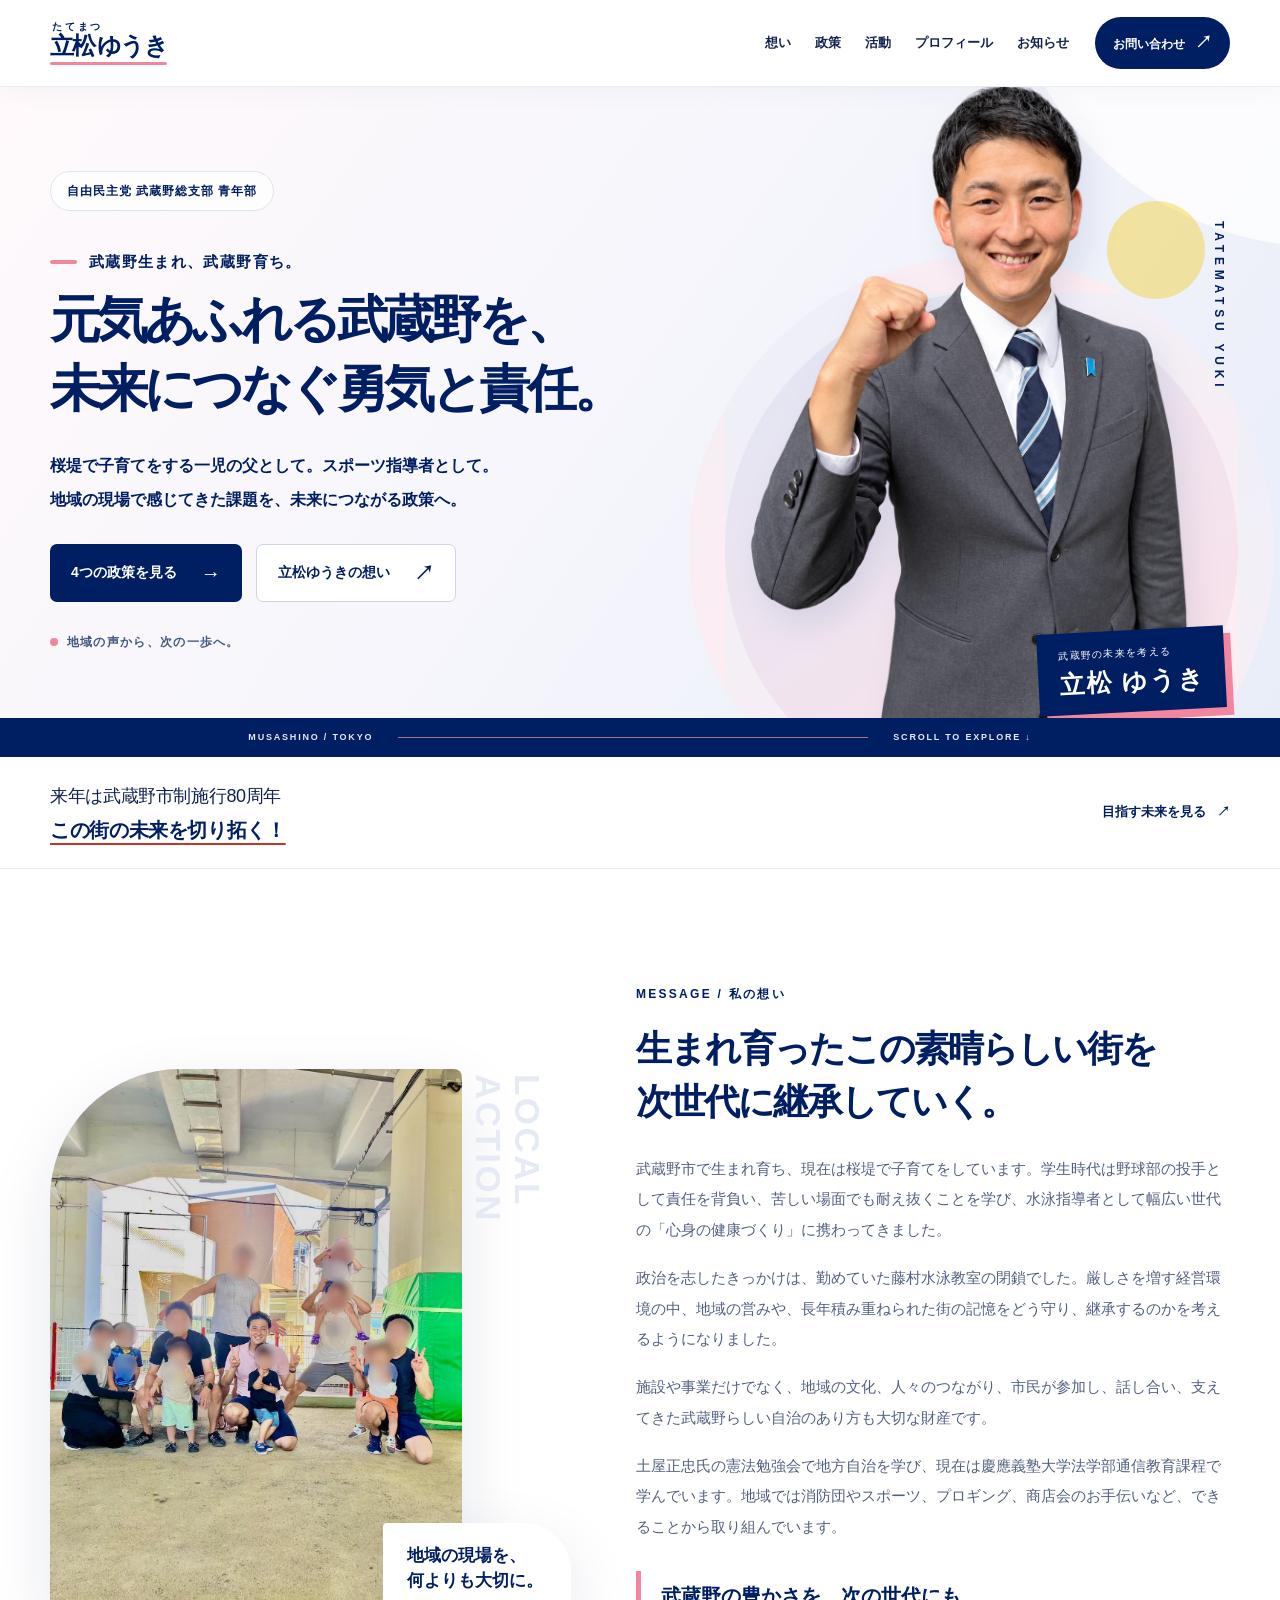
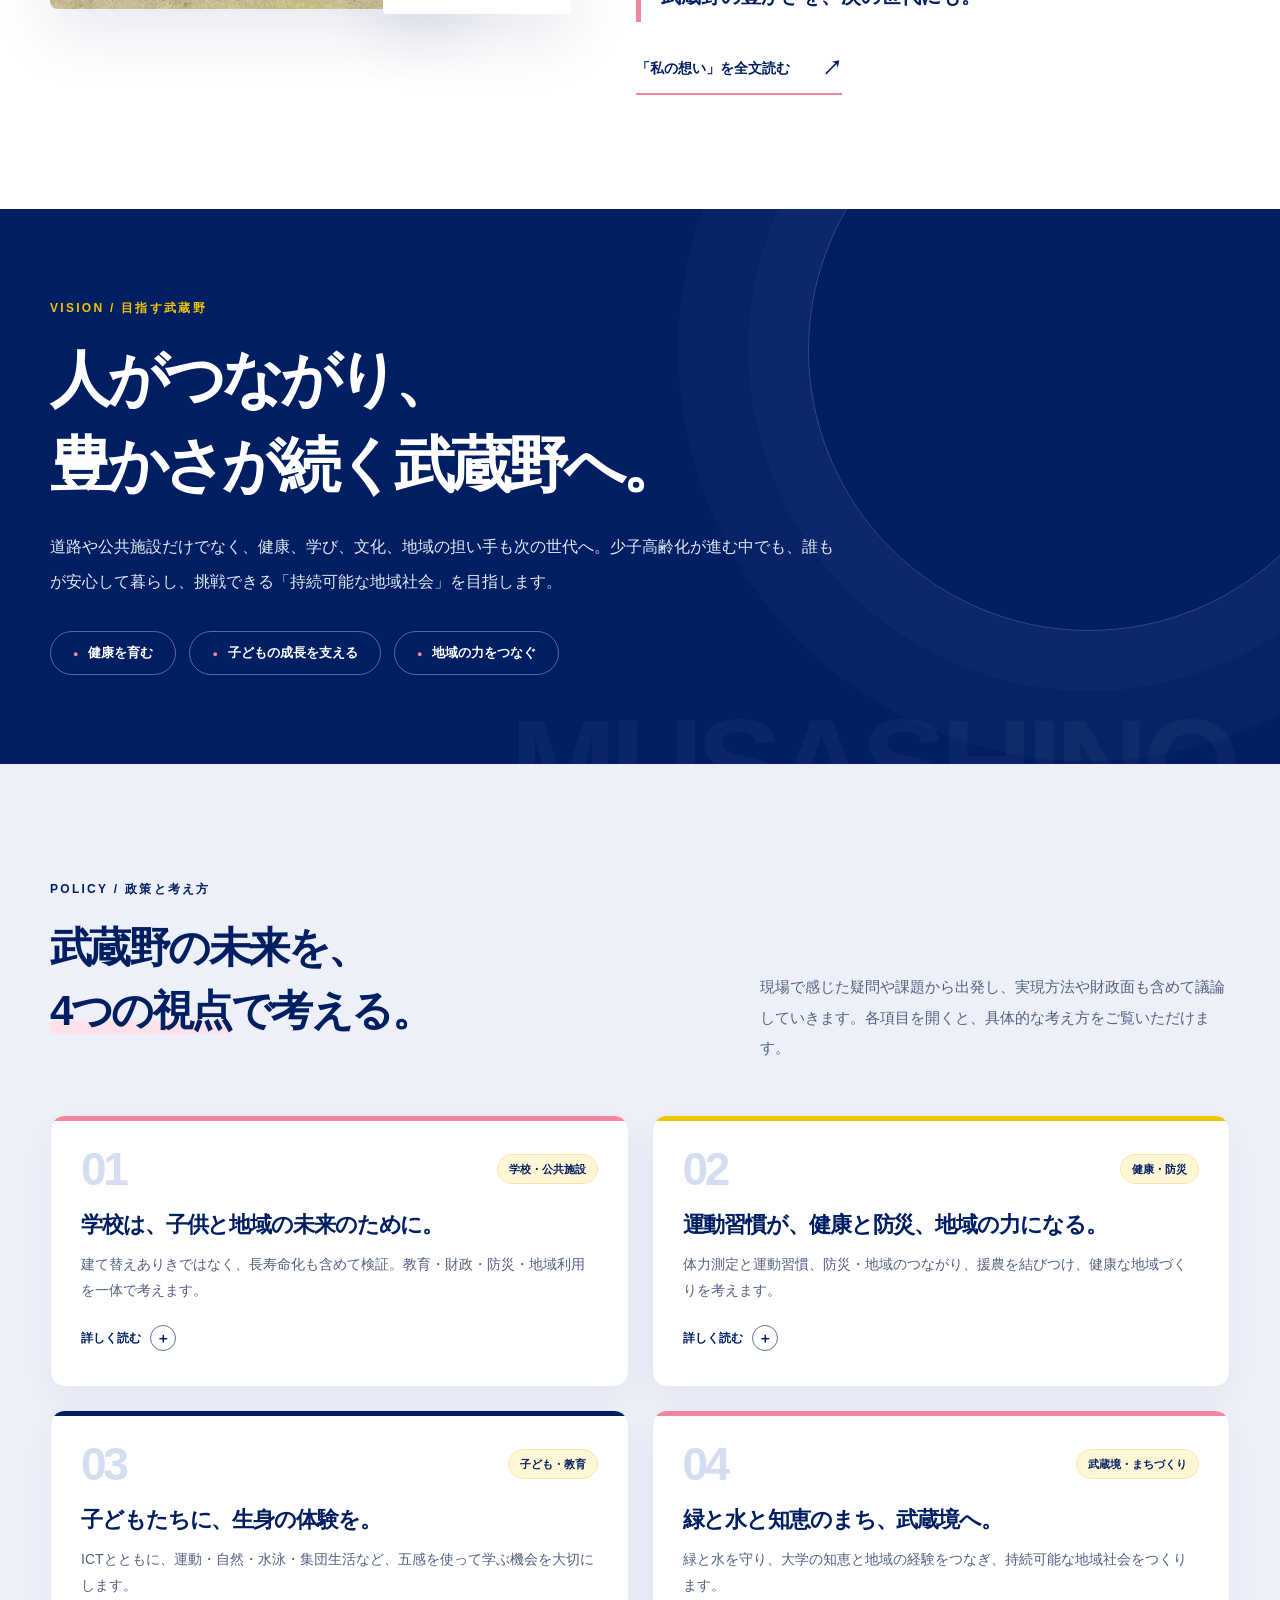
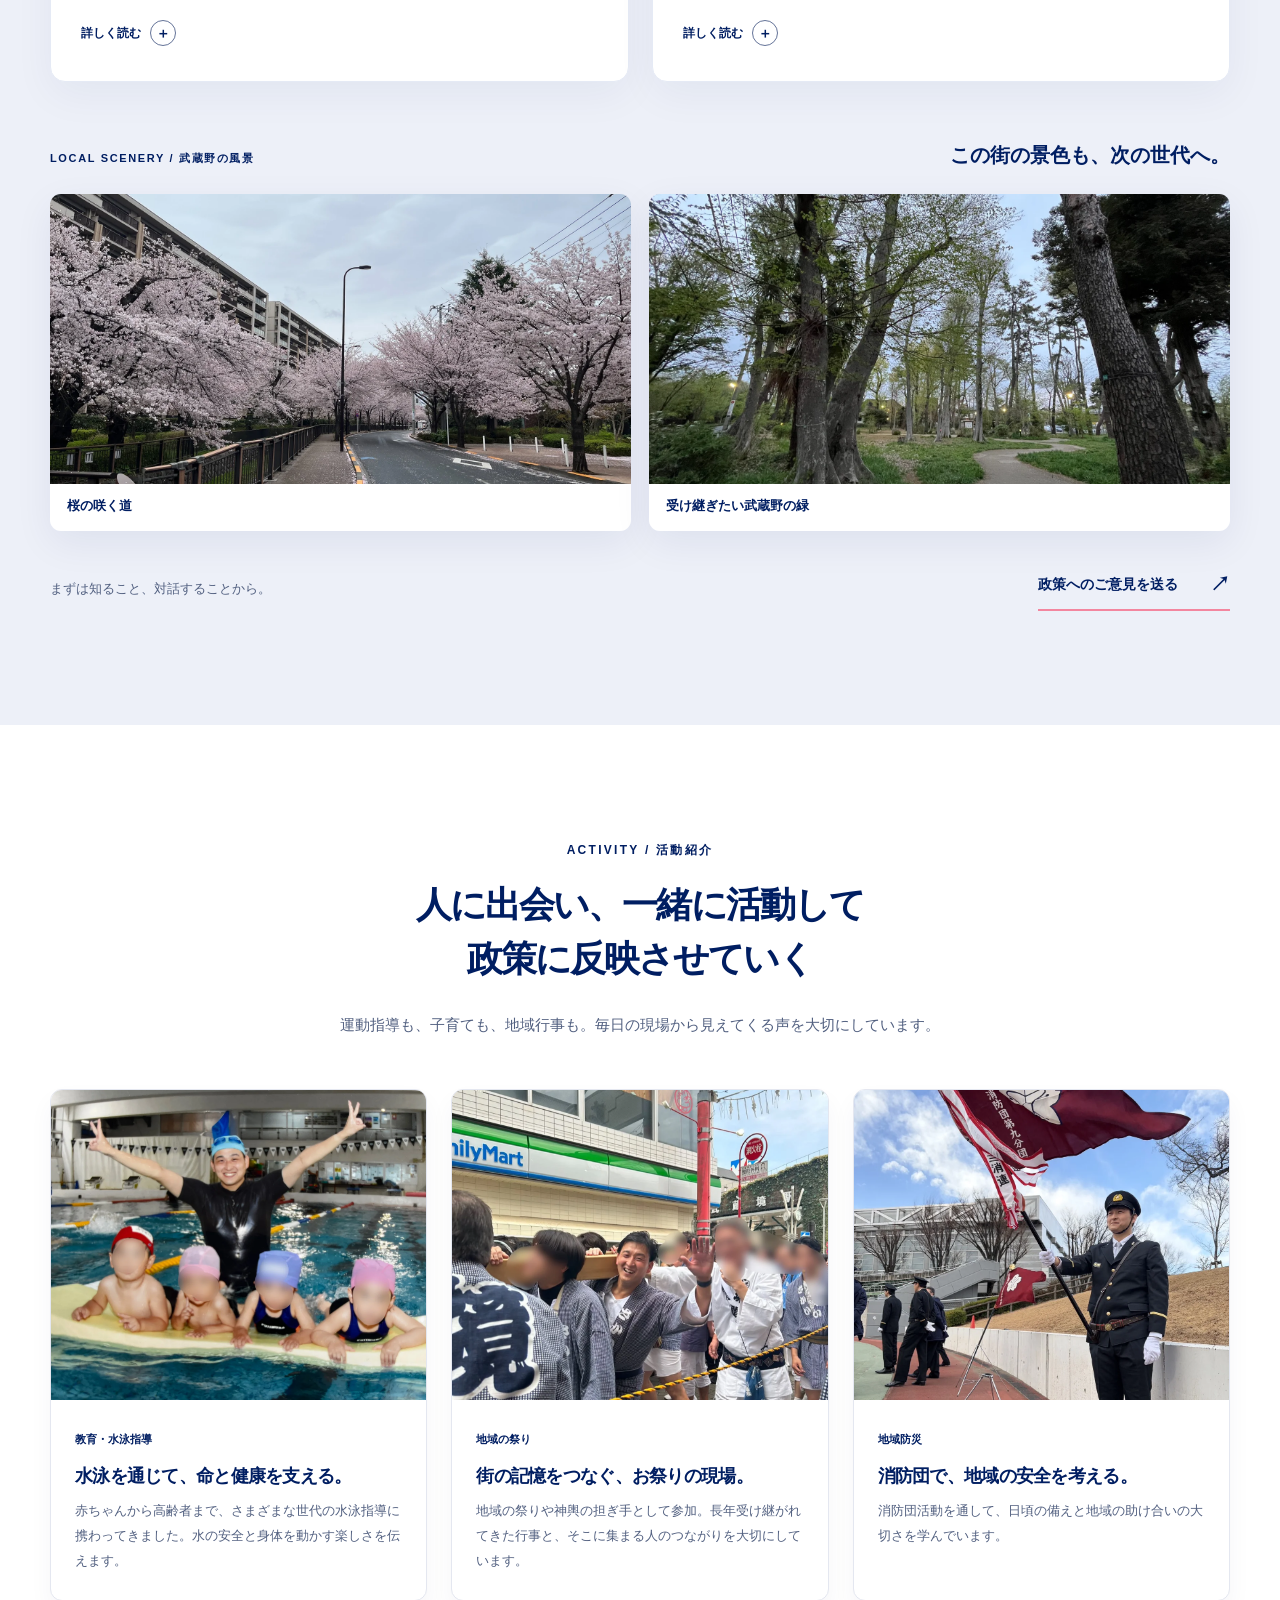
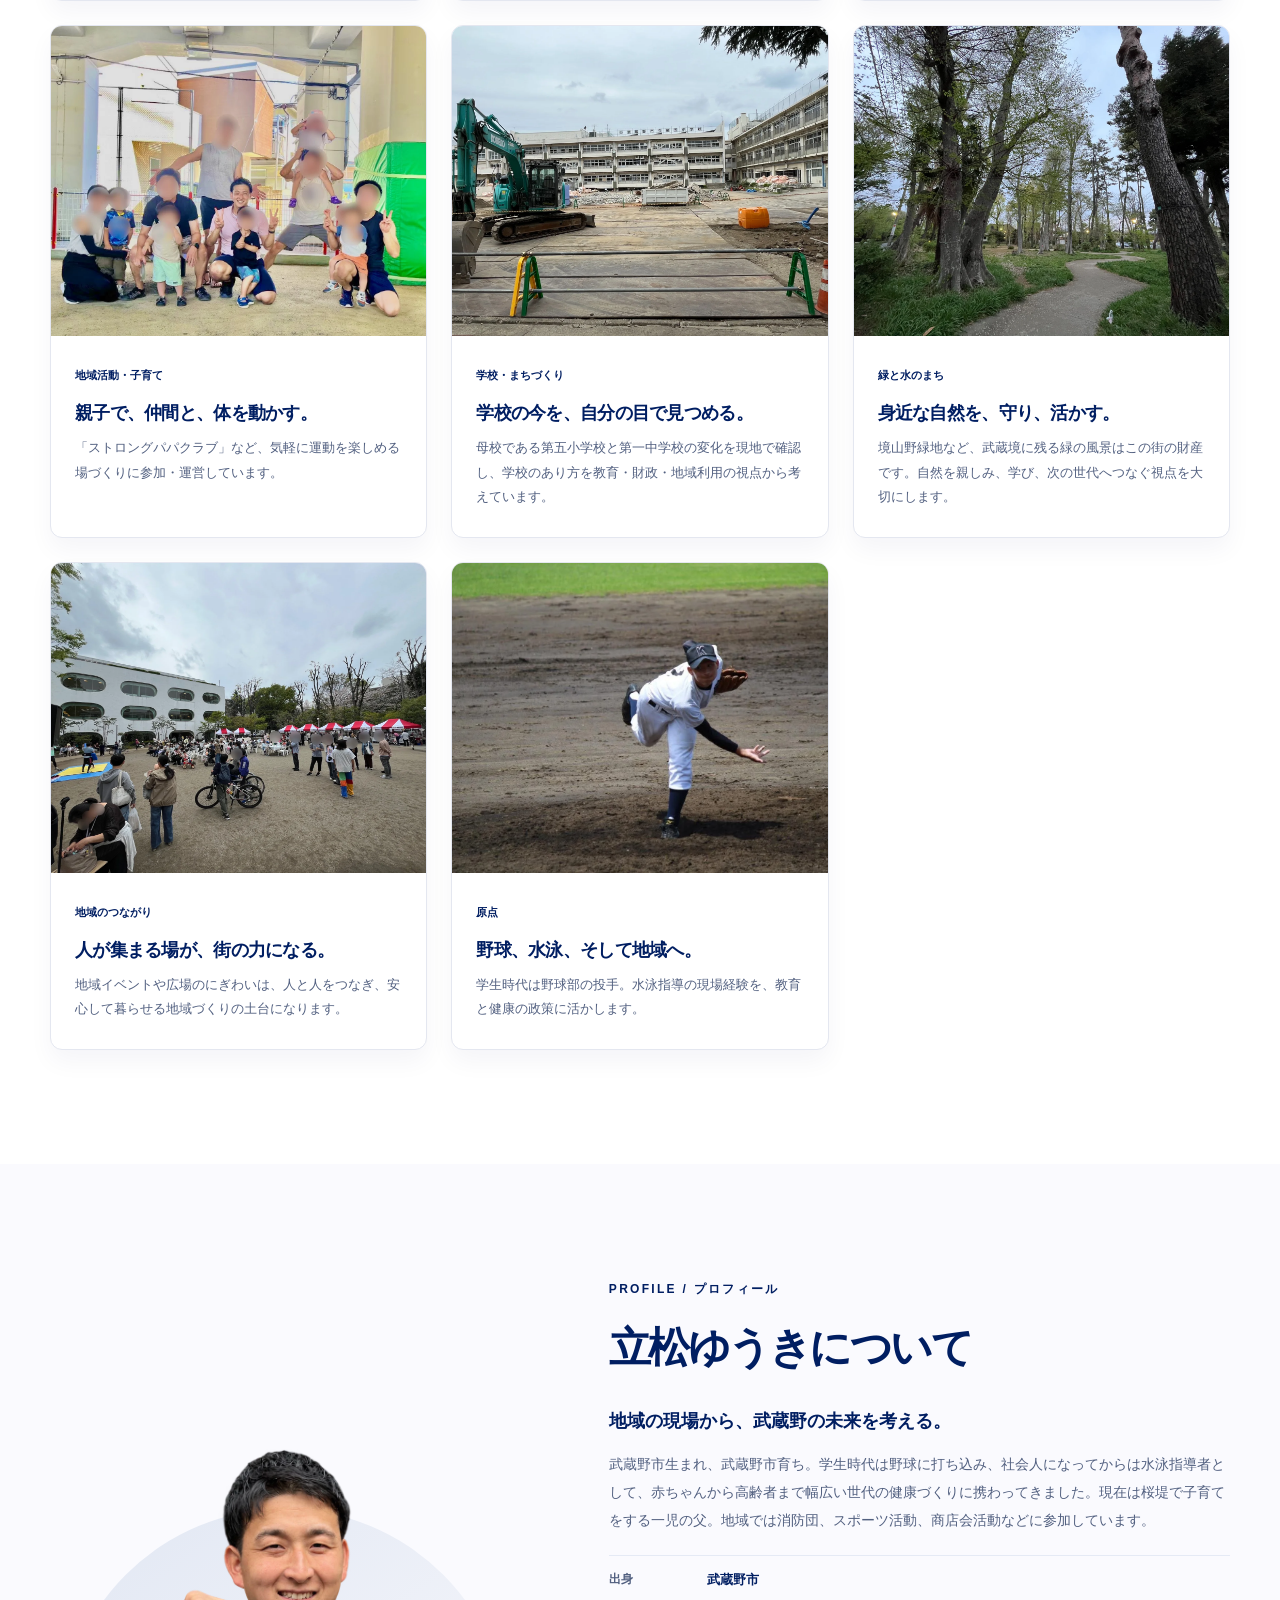
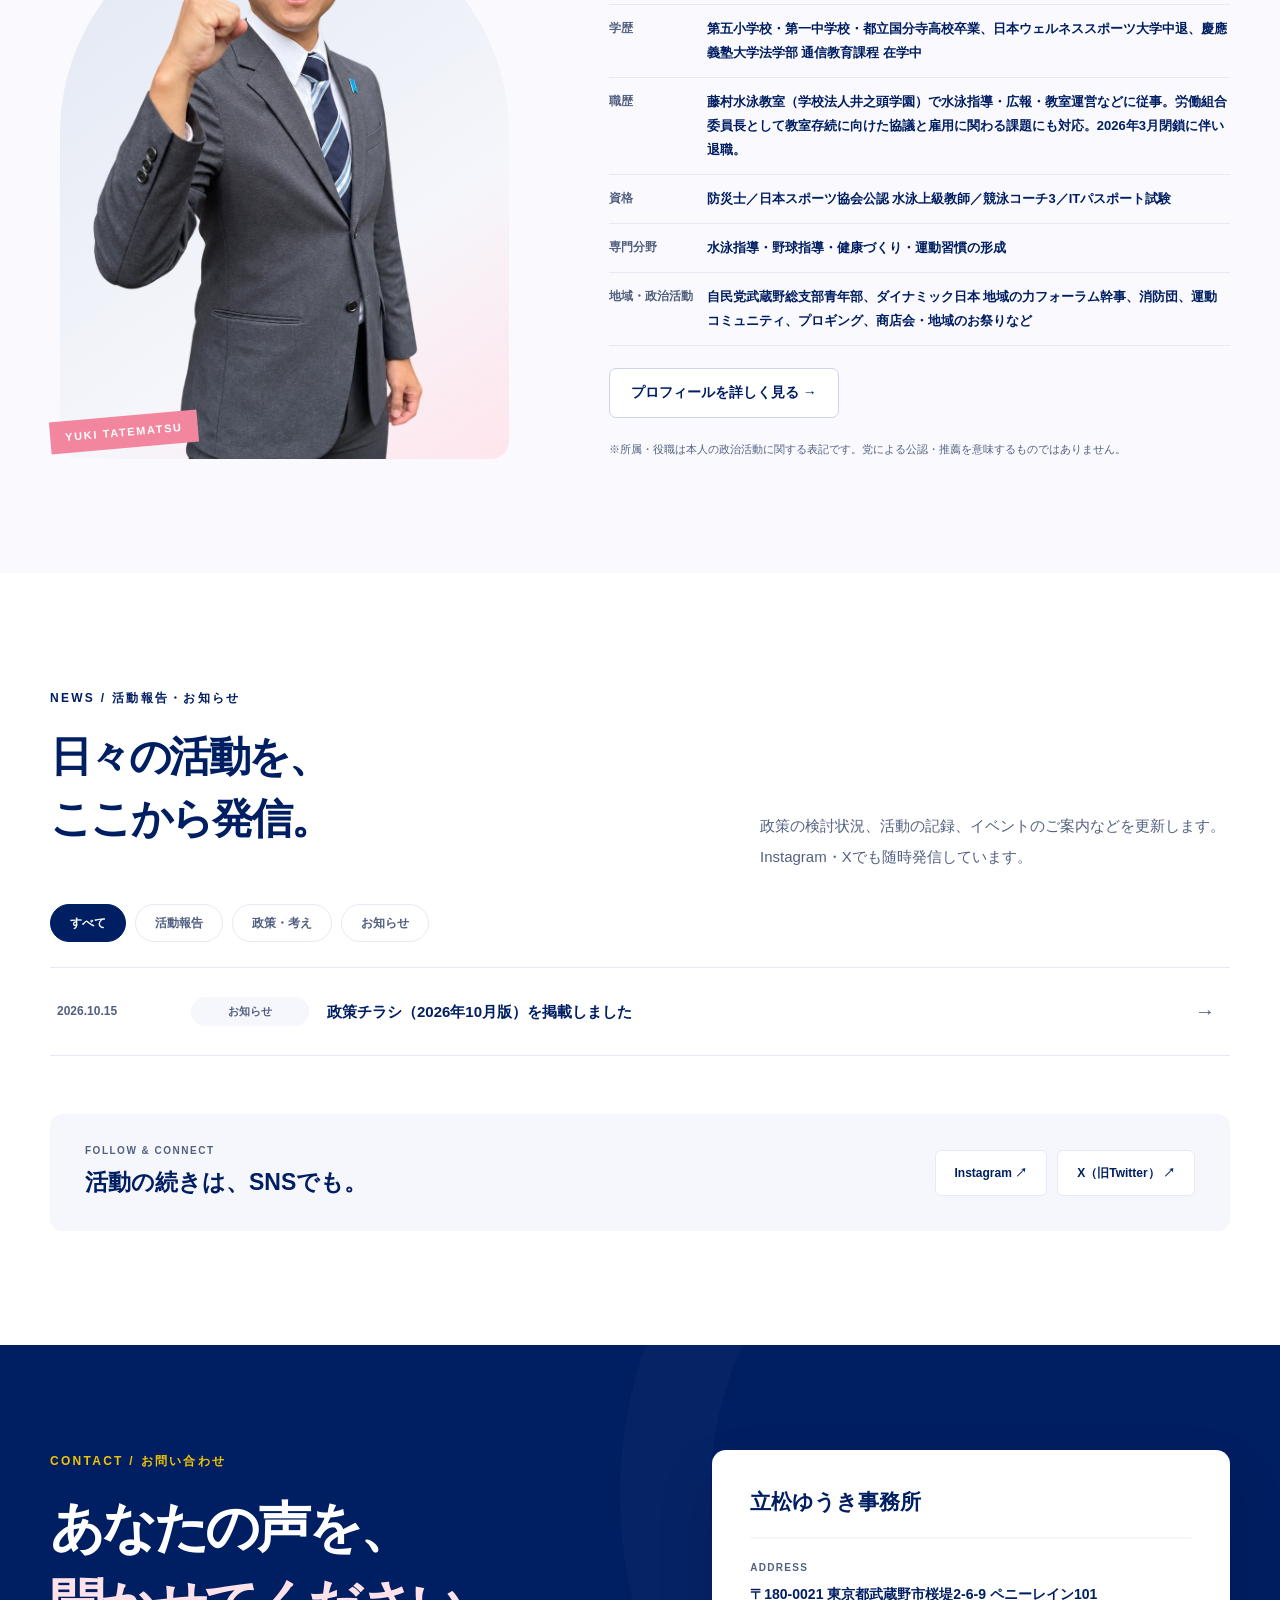
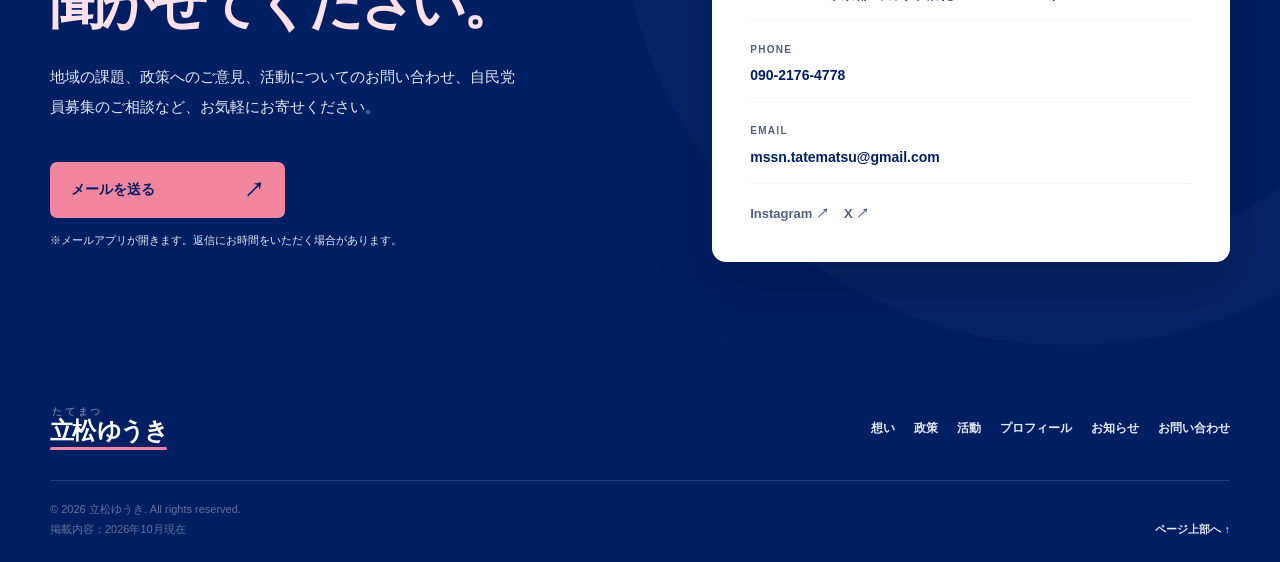
==== index.html @ ebc10754 "Add files via upload" ====
<!DOCTYPE html>

<html lang="ja">
<head>
<meta charset="utf-8"/>
<meta content="width=device-width, initial-scale=1" name="viewport"/>
<meta content="#001e62" name="theme-color"/>
<meta content="立松ゆうきの政治活動公式サイト。武蔵野で生まれ育ち、桜堤で子育てをする一児の父。政策・プロフィール・地域活動・お知らせをご紹介します。" name="description"/>
<meta content="website" property="og:type"/>
<meta content="立松ゆうき｜元気あふれる武蔵野を、未来につなぐ勇気と責任。" property="og:title"/>
<meta content="武蔵野の豊かさを、次の世代へ。立松ゆうきの政策・活動・プロフィール。" property="og:description"/>
<meta content="ja_JP" property="og:locale"/>
<meta content="assets/og-cover.png" property="og:image"/>
<title>立松ゆうき｜元気あふれる武蔵野を、未来につなぐ勇気と責任。</title>
<link href="assets/favicon.svg" rel="icon" type="image/svg+xml"/>
<link href="assets/style.css" rel="stylesheet"/>
<script defer="" src="data/site-content.js"></script>
<script defer="" src="assets/site.js"></script>
</head>
<body>
<a class="skip-link" href="#main">本文へ移動</a>
<header class="site-header" id="top">
<div class="header-inner container">
<a aria-label="立松ゆうき トップへ" class="site-logo" href="#top">
<span class="logo-stack"><span class="logo-caption">たてまつ</span><span class="logo-name">立松<span>ゆうき</span></span></span>
</a>
<nav aria-label="メインメニュー" class="desktop-nav">
<a href="#message">想い</a><a href="#policies">政策</a><a href="#activities">活動</a><a href="#profile">プロフィール</a><a href="#news">お知らせ</a>
</nav>
<a class="header-contact" href="#contact">お問い合わせ <span aria-hidden="true">↗</span></a>
<button aria-controls="mobile-nav" aria-expanded="false" aria-label="メニューを開く" class="menu-button" id="menu-button" type="button"><span></span><span></span><span></span></button>
</div>
<nav aria-label="スマートフォンメニュー" class="mobile-nav" hidden="" id="mobile-nav">
<a href="#message">私の想い</a><a href="#policies">政策</a><a href="#activities">活動紹介</a><a href="#profile">プロフィール</a><a href="#news">活動報告・お知らせ</a><a href="#contact">お問い合わせ</a>
</nav>
</header>
<main id="main">
<section aria-labelledby="hero-title" class="hero">
<div class="hero-grid container">
<div class="hero-copy">
<div class="hero-affiliation" id="affiliation">自由民主党 武蔵野総支部 青年部</div>
<div class="hero-kicker"><span class="kicker-bar"></span><span id="hero-eyebrow">武蔵野生まれ、武蔵野育ち。</span></div>
<h1 id="hero-title"><span id="hero-line1">元気あふれる武蔵野を、</span><span id="hero-line2">未来につなぐ勇気と責任。</span></h1>
<div class="hero-highlight" hidden="" id="hero-highlight"></div>
<p class="hero-lead" id="hero-description">桜堤で子育てをする一児の父として。スポーツ指導者として。
地域の現場で感じてきた課題を、未来につながる政策へ。</p>
<div class="hero-actions"><a class="btn btn-primary" href="#policies">4つの政策を見る <span aria-hidden="true">→</span></a><a class="btn btn-light" href="message.html">立松ゆうきの想い <span aria-hidden="true">↗</span></a></div>
<div class="hero-line"><span class="mini-badge"></span> 地域の声から、次の一歩へ。</div>
</div>
<div aria-label="立松ゆうきの写真" class="hero-visual">
<div class="hero-ring"></div><div aria-hidden="true" class="hero-sun"></div>
<span aria-hidden="true" class="hero-vertical">TATEMATSU YUKI</span>
<img alt="笑顔で拳を上げる立松ゆうき" class="hero-portrait" fetchpriority="high" height="1253" id="site-hero-image" src="assets/hero.webp" width="940"/>
<div class="hero-nameplate"><span>武蔵野の未来を考える</span><strong>立松 ゆうき</strong></div>
</div>
</div>
<div aria-hidden="true" class="hero-bottom"><span>MUSASHINO / TOKYO</span><span class="hero-bottom-line"></span><span>SCROLL TO EXPLORE ↓</span></div>
</section>
<section aria-label="大切にしていること" class="mission-strip">
<div class="container mission-inner"><p><span class="mission-anniversary">来年は武蔵野市制施行80周年</span><strong class="mission-next">この街の未来を切り拓く！</strong></p><a href="#vision">目指す未来を見る <span aria-hidden="true">↗</span></a></div>
</section>
<section aria-labelledby="message-title" class="section message-section" id="message">
<div class="container message-layout">
<div class="message-images">
<div class="photo-frame photo-one"><img alt="立松ゆうきが親子の地域運動活動に参加している集合写真" height="1477" id="site-message-image" loading="lazy" src="assets/family-fitness.webp" width="1108"/></div>
<div class="message-image-caption"><span>地域の現場を、<br/>何よりも大切に。</span></div>
<div aria-hidden="true" class="photo-accent">LOCAL<br/>ACTION</div>
</div>
<div class="message-copy">
<span class="section-eyebrow" id="intro-eyebrow">MESSAGE / 私の想い</span>
<h2 class="section-heading" id="message-title">生まれ育ったこの素晴らしい街を<br/>次世代に継承していく。</h2>
<div class="message-paragraphs" id="intro-paragraphs"><p>武蔵野市で生まれ育ち、現在は桜堤で子育てをしています。学生時代は野球部の投手として責任を背負い、苦しい場面でも耐え抜くことを学び、水泳指導者として幅広い世代の「心身の健康づくり」に携わってきました。</p><p>政治を志したきっかけは、勤めていた藤村水泳教室の閉鎖でした。厳しさを増す経営環境の中、地域の営みや、長年積み重ねられた街の記憶をどう守り、継承するのかを考えるようになりました。</p><p>施設や事業だけでなく、地域の文化、人々のつながり、市民が参加し、話し合い、支えてきた武蔵野らしい自治のあり方も大切な財産です。</p><p>土屋正忠氏の憲法勉強会で地方自治を学び、現在は慶應義塾大学法学部通信教育課程で学んでいます。地域では消防団やスポーツ、プロギング、商店会のお手伝いなど、できることから取り組んでいます。</p></div>
<div class="message-quote" id="intro-quote">武蔵野の豊かさを、次の世代にも。</div>
<a class="text-link" href="message.html">「私の想い」を全文読む <span aria-hidden="true">↗</span></a>
</div>
</div>
</section>
<section aria-labelledby="vision-title" class="vision-section" id="vision">
<div class="container vision-content">
<span class="section-eyebrow white">VISION / 目指す武蔵野</span>
<h2 id="vision-title">人がつながり、<br/>豊かさが続く武蔵野へ。</h2>
<p id="vision-description">道路や公共施設だけでなく、健康、学び、文化、地域の担い手も次の世代へ。少子高齢化が進む中でも、誰もが安心して暮らし、挑戦できる「持続可能な地域社会」を目指します。</p>
<div class="vision-keywords" id="vision-keywords"><span>健康を育む</span><span>子どもの成長を支える</span><span>地域の力をつなぐ</span></div>
<div aria-hidden="true" class="vision-watermark">MUSASHINO</div>
</div>
</section>
<section aria-labelledby="policy-title" class="section policy-section" id="policies">
<div class="container">
<div class="section-intro">
<div><span class="section-eyebrow">POLICY / 政策と考え方</span><h2 class="section-heading" id="policy-title">武蔵野の未来を、<br/><em>4つの視点</em>で考える。</h2></div>
<p>現場で感じた疑問や課題から出発し、実現方法や財政面も含めて議論していきます。各項目を開くと、具体的な考え方をご覧いただけます。</p>
</div>
<div class="policy-grid" id="policy-list"><details class="policy-card"><summary><div class="policy-top"><span class="policy-number">01</span><span class="policy-tag">学校・公共施設</span></div><h3>学校は、子供と地域の未来のために。</h3><p class="policy-short">建て替えありきではなく、長寿命化も含めて検証。教育・財政・防災・地域利用を一体で考えます。</p><span class="policy-open">詳しく読む</span></summary><div class="policy-detail"><h4 class="policy-subheading">僕らの学び舎はなくなった。</h4><p>私が学んだ第五小学校と第一中学校。慣れ親しんだ校舎は取り壊され、一中には立派な新校舎が建ちました。</p><p>新しい教育環境が整うことは喜ばしい一方、卒業生として「本当に建て替えるしかなかったのか？」という疑問も残りました。</p><p>武蔵野市は、既存の公共施設を長寿命化しながら、原則60年は使用するという方針を示してきました。しかし、60年という数字だけで改築を判断するのではなく、建物の安全性や教育環境、将来の人口動向、改修・建て替えにかかる費用など、様々な観点から丁寧に検討する必要があると考えます。</p><p>長寿命化や大規模改修という選択肢も含めて比較・検証し、その根拠を市民に分かりやすく示すことが大切です。</p><h4 class="policy-subheading">学校は、地域の未来を支える大切な拠点。</h4><p>学校は、単に勉強をするための施設ではありません。</p><p>子供たちが仲間と出会い、学び、成長する場所であると同時に、防災やスポーツ、地域交流の拠点でもあります。</p><p>今後の第二中学校・第六中学校などのあり方についても、子供の学びを第一に、教育環境、財政、防災、地域利用まで見据えて考えていきたいと思います。</p><p>勉強、部活動、学校行事、多様な仲間との出会い。子供たちが豊かな青春時代を過ごすことのできる学校を、次の世代へつないでいきます。</p><h4>取り組みたいこと</h4><ul><li>学校改築の判断根拠を明確にする</li><li>長寿命化・改修・建て替えを比較する</li><li>子供の学びと地域利用を両立する</li></ul></div></details><details class="policy-card"><summary><div class="policy-top"><span class="policy-number">02</span><span class="policy-tag">健康・防災</span></div><h3>運動習慣が、健康と防災、地域の力になる。</h3><p class="policy-short">体力測定と運動習慣、防災・地域のつながり、援農を結びつけ、健康な地域づくりを考えます。</p><span class="policy-open">詳しく読む</span></summary><div class="policy-detail"><h4 class="policy-subheading">運動する人が増えれば、街はもっと元気になる。</h4><p>2年前、仕事と子育てに追われる中、久しぶりにランニングをしようとした私は、自分の体力低下に愕然としました。</p><p>それから運動コミュニティに参加し、仲間と一緒に身体を動かす楽しさを再発見しました。今では自ら運動コミュニティを運営し、地域の皆さんと運動習慣づくりに取り組んでいます。</p><p>少子高齢化が進む社会において、医療や介護を支え続けていくためにも、一人ひとりが健康で充実した人生を送るためにも、「健康寿命の延伸」は重要な課題です。</p><p>健康診断による病気の早期発見に加え、自分の体力を知り、その変化を実感できる「体力測定」の仕組みが必要だと考えています。</p><h4 class="policy-subheading">鍛えた身体は誰のためか。</h4><p>災害時には、自分の身を守るだけでなく、避難したり、重い物を運んだり、周囲の人を助けたりする場面もあります。</p><p>日頃から体力を維持し、身体を動かす習慣をつけることは、こうした非常時への備えにもつながります。</p><p>さらに、地域で一緒に運動することは、顔見知りを増やし、世代を超えた交流を生み出すきっかけにもなります。そうしたつながりは、非常時の助け合いや、日常の孤独・孤立の防止にもつながると考えています。</p><h4 class="policy-subheading">援農の可能性。運動で培った体力を地域のために。</h4><p>武蔵野市でも、相続や後継者不足などを背景に農地の減少が続いています。</p><p>都市の農地は、新鮮な野菜の供給だけでなく、食育や自然体験、市民活動、災害時の防災空間など、多様な役割を担っています。</p><p>この貴重な都市農業を守っていくためには、市・都・国の連携に加え、地域の人々が農業を支える仕組みも必要だと考えています。</p><p>そこで私が注目しているのが「援農」です。</p><p>農家の方々が必要とする作業と、市民の参加意欲を丁寧につなぎ、農作業を通じて身体を動かしながら、地域の農業を応援する。</p><p>市民の健康づくりと農業の担い手支援を結びつける、新たな可能性を探っていきたいと考えています。</p><h4 class="policy-subheading">身近な場所から、運動する習慣を。</h4><p>また、うんていや複合運動器具などの設置を推進し、公園や公共施設など身近な場所で、誰もが気軽に身体を動かせる環境を増やしていきたいと考えています。</p><p>運動を通じた健康づくり、地域のつながり、防災への備え、そして都市農業への支援。</p><p>これらを結びつけ、心身ともに元気な市民が支え合う武蔵野を目指します。</p><h4>取り組みたいこと</h4><ul><li>市民の体力測定の機会を拡充</li><li>運動と防災の連携</li><li>健康づくりと援農の連携</li><li>運動できる公共空間の充実</li></ul></div></details><details class="policy-card"><summary><div class="policy-top"><span class="policy-number">03</span><span class="policy-tag">子ども・教育</span></div><h3>子どもたちに、生身の体験を。</h3><p class="policy-short">ICTとともに、運動・自然・水泳・集団生活など、五感を使って学ぶ機会を大切にします。</p><span class="policy-open">詳しく読む</span></summary><div class="policy-detail"><h4 class="policy-subheading">画面の中だけでは学べないことがある。</h4><p>ICT教育が発展し、子どもたちの学びの可能性は大きく広がっています。</p><p>一方で、仲間と身体を動かし、自然に触れ、時には失敗や困難を乗り越える「生身の体験」も、子どもたちの成長には欠かせません。</p><p>運動の楽しさ、仲間と協力する喜び、自分の力で何かを成し遂げた達成感。</p><p>私はスポーツ指導者として、こうした体験を通じて子どもたちが成長する姿を数多く見てきました。</p><p>デジタル技術を活用した教育とともに、身体教育や自然体験、集団生活など、五感を使って学ぶ機会を大切にしたいと考えています。</p><h4 class="policy-subheading">水泳は、命を守るための教育。</h4><p>長年、水泳指導に携わってきた私にとって、水泳教育には特別な想いがあります。</p><p>水泳は、単に速く泳ぐことを目指すスポーツではありません。水の怖さを知り、水に慣れ、自分の命を守る力を身につける大切な学びです。</p><p>学校施設の老朽化や維持管理費、人材確保などの課題がある中でも、子どもたちの水泳教育を継続できる環境を守らなければなりません。</p><p>私は、必ずしも一校に一面のプールを設けることにはこだわりません。</p><p>民間施設の活用や拠点校への屋内温水プール整備など、水質管理、安全性、指導体制、財政負担を総合的に検討し、持続可能な水泳教育の仕組みを考えていきます。</p><h4 class="policy-subheading">自然体験と集団生活を、もっと豊かに。</h4><p>武蔵野市には、ジャンボリーやセカンドスクールなど、子どもたちが自然の中で学び、仲間と生活する教育活動があります。</p><p>こうした機会を大切にしながら、さらに充実させていきたいと考えています。</p><p>親元を離れ、仲間と寝食を共にし、自然の中で挑戦する。普段の教室では得られない経験が、子どもたちの自立心や協調性を育みます。当然、運営する側の負担など課題ももちろんあるために、各方面から丁寧に調整をして参ります。</p><h4 class="policy-subheading">誰もが思い切り身体を動かせる街に。</h4><p>放課後や休日に、子供たちがスポーツや外遊びに夢中になれる環境が必要です。</p><p>部活動指導員の拡充、中学校の校庭への夜間照明の整備、ボール遊びのできる公園の充実など、学校施設と地域の公共空間をより有効に活用していきたいと考えています。</p><p>公園には大人も使えるうんていや複合遊具など、全身を使って遊べる設備を増やしていきたい。</p><p>もちろん、安全性のリスクヘッジと近隣住民の生活環境や安全性への配慮も欠かせません。</p><p>失敗を恐れず挑戦し、仲間と笑い、時には悔し涙を流しながら成長できる。</p><p>そんな「生身の体験」にあふれた武蔵野を目指します。</p><h4>取り組みたいこと</h4><ul><li>民間施設と拠点校の活用も含む水泳教育の持続可能性を検討</li><li>ジャンボリー・セカンドスクールの充実と運営負担への配慮</li><li>部活動指導員と夜間照明など運動環境の検討</li><li>大人も子どもも利用できる遊び場・運動設備の充実</li></ul></div></details><details class="policy-card"><summary><div class="policy-top"><span class="policy-number">04</span><span class="policy-tag">武蔵境・まちづくり</span></div><h3>緑と水と知恵のまち、武蔵境へ。</h3><p class="policy-short">緑と水を守り、大学の知恵と地域の経験をつなぎ、持続可能な地域社会をつくります。</p><span class="policy-open">詳しく読む</span></summary><div class="policy-detail"><h4 class="policy-subheading">豊かな街の、これからを考える。</h4><p>武蔵野市は、先人たちの努力によって、道路、学校、病院、商業施設などが整い、便利で暮らしやすい街へと発展してきました。</p><p>しかし、少子高齢化や地域活動の担い手不足に課題を感じる団体もある中、この豊かな市民生活を、これからも維持していけるのでしょうか。</p><p>私が目指したいのは、単に新しい施設をつくることよりも、</p><p>今ある街の財産を活かし、人と人とのつながりを育み、歴史や文化を次の世代へ引き継いでいくこと。</p><p>「持続可能な地域社会」の形成こそ、これからの武蔵野市に求められるまちづくりだと考えています。</p><h4 class="policy-subheading">武蔵境の宝物。「緑と水」を次の世代へ。</h4><p>武蔵境には、この地域ならではの魅力があります。</p><p>小金井公園や境山野緑地、玉川上水、仙川、そして街の中に残る農地。</p><p>こうした「緑と水」は、私たちの生活に潤いを与えるだけでなく、自然環境の保全、子どもたちの教育、防災など、多くの役割を担っています。</p><p>私は、身近な自然をただ残すだけでなく、市民が親しみ、学び、保全活動にも参加できる環境をつくりたいと考えています。</p><p>地域の自然を知ることは、この街をもっと好きになるきっかけにもなるはずです。</p><h4 class="policy-subheading">大学の「知恵」を、地域の力に。</h4><p>武蔵野地域には、特色ある大学が数多くあります。</p><p>例えば、日本獣医生命科学大学の専門性を活かしたペット防災や自然環境の保護。大学の研究と市民活動を結びつけることで、新しい地域課題の解決方法が見つかるかもしれません。</p><p>子育て、福祉、環境、防災、国際交流など、各大学の得意分野を地域の課題と結びつけていきたいと考えています。</p><p>さらに、武蔵野プレイスなどの公共施設も活用し、学生と市民が共に学び、活動できる機会を広げる。大学の「知恵」と地域の「経験」がつながることで、武蔵境の新しい可能性を生み出したいと考えています。</p><h4 class="policy-subheading">地域のつながりを、次の世代へ。</h4><p>武蔵野市の豊かさを支えてきたものの一つが、市民自らが参加し、話し合い、支え合う地域活動です。</p><p>お祭り、消防団、コミュニティセンター、子育て支援、福祉活動。その一つひとつが、この街の安心と賑わいを支えています。</p><p>一方で、活動の担い手不足や高齢化、運営負担の増大は、地域の営みを継続するうえでの課題と認識しています。</p><p>これまで地域を支えてくださった方々と連携し、若い世代や学生、子育て世代も無理なく参加できる仕組みを考えていきたい。</p><p>そして、高齢者も、障害のある方も、子どもたちも、住み慣れた地域で安心して暮らせるよう、地域の福祉と市民活動のつながりを深めていきたいと考えています。</p><h4 class="policy-subheading">この街の豊かさを、未来へ。</h4><p>「緑と水と知恵のまち、武蔵境。」</p><p>自然と文化、人々のつながり、大学の知恵。</p><p>今ある財産を守り、活かし、必要なところは時代に合わせて変えていく。</p><p>将来の世代に過度な負担を残さず、この街の豊かさを引き継いでいくために、私は地域の皆さんと共に考え、行動して参ります。</p><h4>取り組みたいこと</h4><ul><li>緑と水の保全・活用</li><li>大学と地域の連携強化</li><li>地域活動の担い手支援</li><li>福祉と地域コミュニティの連携</li></ul></div></details></div>
<div aria-label="武蔵野の桜と緑の風景" class="city-scenes">
<div class="city-scenes-head"><span>LOCAL SCENERY / 武蔵野の風景</span><strong>この街の景色も、次の世代へ。</strong></div>
<div class="city-scenes-grid">
<figure><img alt="桜並木が続く武蔵野の春の街路" decoding="async" id="site-city1-image" loading="lazy" src="assets/cherry-street-1.webp"/><figcaption>桜の咲く道</figcaption></figure>
<figure><img alt="木々が並ぶ武蔵野の緑地の風景" decoding="async" id="site-city2-image" loading="lazy" src="assets/green-park.webp"/><figcaption>受け継ぎたい武蔵野の緑</figcaption></figure>
</div>
</div>
<div class="policy-bottom"><span>まずは知ること、対話することから。</span><a class="text-link" href="#contact">政策へのご意見を送る <span aria-hidden="true">↗</span></a></div>
</div>
</section>
<section aria-labelledby="activities-title" class="section activities-section" id="activities">
<div class="container">
<div class="section-intro center"><span class="section-eyebrow">ACTIVITY / 活動紹介</span><h2 class="section-heading" id="activities-title">人に出会い、一緒に活動して<br/>政策に反映させていく</h2><p>運動指導も、子育ても、地域行事も。毎日の現場から見えてくる声を大切にしています。</p></div>
<div class="activities-grid" id="activities-list"><article class="activity-card"><div class="activity-image"><img alt="水泳指導者としてプールで子どもたちと撮影した写真。子どもたちの顔にはぼかしを入れています。" decoding="async" loading="lazy" src="assets/swim-instruction.webp"/></div><div class="activity-body"><span class="activity-tag">教育・水泳指導</span><h3>水泳を通じて、命と健康を支える。</h3><p>赤ちゃんから高齢者まで、さまざまな世代の水泳指導に携わってきました。水の安全と身体を動かす楽しさを伝えます。</p></div></article><article class="activity-card"><div class="activity-image"><img alt="武蔵境駅近くの祭りで神輿を担いでいる様子。周囲の人物の顔にはぼかしを入れています。" decoding="async" loading="lazy" src="assets/festival-mikoshi.webp"/></div><div class="activity-body"><span class="activity-tag">地域の祭り</span><h3>街の記憶をつなぐ、お祭りの現場。</h3><p>地域の祭りや神輿の担ぎ手として参加。長年受け継がれてきた行事と、そこに集まる人のつながりを大切にしています。</p></div></article><article class="activity-card"><div class="activity-image"><img alt="消防団の制服姿で団旗を掲げる立松ゆうき" decoding="async" loading="lazy" src="assets/fire-brigade.webp"/></div><div class="activity-body"><span class="activity-tag">地域防災</span><h3>消防団で、地域の安全を考える。</h3><p>消防団活動を通して、日頃の備えと地域の助け合いの大切さを学んでいます。</p></div></article><article class="activity-card"><div class="activity-image"><img alt="高架下の広場で親子が集まる運動活動の集合写真。参加者の顔はぼかしています。" decoding="async" loading="lazy" src="assets/family-fitness.webp"/></div><div class="activity-body"><span class="activity-tag">地域活動・子育て</span><h3>親子で、仲間と、体を動かす。</h3><p>「ストロングパパクラブ」など、気軽に運動を楽しめる場づくりに参加・運営しています。</p></div></article><article class="activity-card"><div class="activity-image"><img alt="第五小学校の工事の様子" decoding="async" loading="lazy" src="assets/fifth-school.webp"/></div><div class="activity-body"><span class="activity-tag">学校・まちづくり</span><h3>学校の今を、自分の目で見つめる。</h3><p>母校である第五小学校と第一中学校の変化を現地で確認し、学校のあり方を教育・財政・地域利用の視点から考えています。</p></div></article><article class="activity-card"><div class="activity-image"><img alt="木々に囲まれた境山野緑地の風景" decoding="async" loading="lazy" src="assets/green-park.webp"/></div><div class="activity-body"><span class="activity-tag">緑と水のまち</span><h3>身近な自然を、守り、活かす。</h3><p>境山野緑地など、武蔵境に残る緑の風景はこの街の財産です。自然を親しみ、学び、次の世代へつなぐ視点を大切にします。</p></div></article><article class="activity-card"><div class="activity-image"><img alt="地域イベント会場の全景。人物の顔は判別しにくいよう小さく写っています。" decoding="async" loading="lazy" src="assets/community-square.webp"/></div><div class="activity-body"><span class="activity-tag">地域のつながり</span><h3>人が集まる場が、街の力になる。</h3><p>地域イベントや広場のにぎわいは、人と人をつなぎ、安心して暮らせる地域づくりの土台になります。</p></div></article><article class="activity-card"><div class="activity-image"><img alt="野球部時代、マウンドで投球する姿" decoding="async" loading="lazy" src="assets/baseball.webp"/></div><div class="activity-body"><span class="activity-tag">原点</span><h3>野球、水泳、そして地域へ。</h3><p>学生時代は野球部の投手。水泳指導の現場経験を、教育と健康の政策に活かします。</p></div></article></div>
</div>
</section>
<section aria-labelledby="profile-title" class="section profile-section" id="profile">
<div class="container profile-layout">
<div class="profile-visual"><div aria-hidden="true" class="profile-decoration"></div><img alt="立松ゆうきのスーツ姿の写真" height="1253" id="site-portrait-image" loading="lazy" src="assets/portrait.webp" width="940"/><span class="profile-visual-label">YUKI TATEMATSU</span></div>
<div class="profile-main"><span class="section-eyebrow">PROFILE / プロフィール</span><h2 class="section-heading" id="profile-title">立松ゆうきについて</h2><p class="profile-catch" id="profile-catch">地域の現場から、武蔵野の未来を考える。</p><p class="profile-lead" id="profile-lead">武蔵野市生まれ、武蔵野市育ち。学生時代は野球に打ち込み、社会人になってからは水泳指導者として、赤ちゃんから高齢者まで幅広い世代の健康づくりに携わってきました。現在は桜堤で子育てをする一児の父。地域では消防団、スポーツ活動、商店会活動などに参加しています。</p><dl class="profile-facts" id="profile-items"><div><dt>出身</dt><dd>武蔵野市</dd></div><div><dt>学歴</dt><dd>第五小学校・第一中学校・都立国分寺高校卒業、日本ウェルネススポーツ大学中退、慶應義塾大学法学部 通信教育課程 在学中</dd></div><div><dt>職歴</dt><dd>藤村水泳教室（学校法人井之頭学園）で水泳指導・広報・教室運営などに従事。労働組合委員長として教室存続に向けた協議と雇用に関わる課題にも対応。2026年3月閉鎖に伴い退職。</dd></div><div><dt>資格</dt><dd>防災士／日本スポーツ協会公認 水泳上級教師／競泳コーチ3／ITパスポート試験</dd></div><div><dt>専門分野</dt><dd>水泳指導・野球指導・健康づくり・運動習慣の形成</dd></div><div><dt>地域・政治活動</dt><dd>自民党武蔵野総支部青年部、ダイナミック日本 地域の力フォーラム幹事、消防団、運動コミュニティ、プロギング、商店会・地域のお祭りなど</dd></div></dl><p class="profile-more"><a class="btn btn-light" href="profile.html">プロフィールを詳しく見る →</a></p><div class="profile-affiliation-note">※所属・役職は本人の政治活動に関する表記です。党による公認・推薦を意味するものではありません。</div></div>
</div>
</section>
<section aria-labelledby="news-title" class="section news-section" id="news">
<div class="container">
<div class="section-intro news-heading"><div><span class="section-eyebrow">NEWS / 活動報告・お知らせ</span><h2 class="section-heading" id="news-title">日々の活動を、<br/>ここから発信。</h2></div><p>政策の検討状況、活動の記録、イベントのご案内などを更新します。Instagram・Xでも随時発信しています。</p></div>
<div aria-label="お知らせの絞り込み" class="news-filter" role="group"><button aria-pressed="true" class="filter-btn active" data-filter="すべて" type="button">すべて</button><button aria-pressed="false" class="filter-btn" data-filter="活動報告" type="button">活動報告</button><button aria-pressed="false" class="filter-btn" data-filter="政策・考え" type="button">政策・考え</button><button aria-pressed="false" class="filter-btn" data-filter="お知らせ" type="button">お知らせ</button></div>
<div aria-live="polite" class="news-list" id="news-list"><details class="offline-news"><summary class="news-item"><time class="news-date">2026.10.15</time><span class="news-tag">お知らせ</span><span class="news-item-title">政策チラシ（2026年10月版）を掲載しました</span><span class="news-arrow">＋</span></summary><div class="offline-news-content"><p>武蔵野への想いと、学校・公共施設、健康・防災、子どもの教育、武蔵境のまちづくりについてまとめました。ぜひご覧ください。</p></div></details></div>
<button class="more-btn" hidden="" id="news-more" type="button">もっと見る ↓</button>
<div class="sns-cta"><div><small>FOLLOW &amp; CONNECT</small><strong>活動の続きは、SNSでも。</strong></div><div class="sns-cta-buttons"><a href="https://www.instagram.com/musashinotatematsu/" id="sns-instagram-main" rel="noopener noreferrer" target="_blank">Instagram ↗</a><a href="https://twitter.com/yukitatematsu" id="sns-x-main" rel="noopener noreferrer" target="_blank">X（旧Twitter） ↗</a></div></div>
</div>
</section>
<section aria-labelledby="contact-title" class="contact-section" id="contact">
<div class="container contact-layout">
<div><span class="section-eyebrow white">CONTACT / お問い合わせ</span><h2 id="contact-title">あなたの声を、<br/><span>聞かせてください。</span></h2><p>地域の課題、政策へのご意見、活動についてのお問い合わせ、自民党員募集のご相談など、お気軽にお寄せください。</p><a class="btn btn-pink" href="mailto:mssn.tatematsu@gmail.com?subject=%E7%AB%8B%E6%9D%BE%E3%82%86%E3%81%86%E3%81%8DHP%E3%81%8B%E3%82%89" id="contact-email-link">メールを送る <span aria-hidden="true">↗</span></a><p class="contact-note">※メールアプリが開きます。返信にお時間をいただく場合があります。</p></div>
<div class="contact-card"><div class="contact-card-title">立松ゆうき事務所</div><div class="contact-item"><span>ADDRESS</span><p id="contact-address">〒180-0021 東京都武蔵野市桜堤2-6-9 ペニーレイン101</p></div><div class="contact-item"><span>PHONE</span><a href="tel:09021764778" id="contact-phone">090-2176-4778</a></div><div class="contact-item"><span>EMAIL</span><a href="mailto:mssn.tatematsu@gmail.com" id="contact-email">mssn.tatematsu@gmail.com</a></div><div class="contact-card-bottom"><a href="https://www.instagram.com/musashinotatematsu/" id="contact-instagram" rel="noopener noreferrer" target="_blank">Instagram ↗</a><a href="https://twitter.com/yukitatematsu" id="contact-x" rel="noopener noreferrer" target="_blank">X ↗</a></div></div>
</div>
</section>
</main>
<footer class="site-footer"><div class="container"><div class="footer-top"><a class="site-logo footer-logo" href="#top"><span class="logo-stack"><span class="logo-caption">たてまつ</span><span class="logo-name">立松<span>ゆうき</span></span></span></a><div class="footer-links"><a href="#message">想い</a><a href="#policies">政策</a><a href="#activities">活動</a><a href="#profile">プロフィール</a><a href="#news">お知らせ</a><a href="#contact">お問い合わせ</a></div></div><div class="footer-bottom"><div>© <span id="footer-year">2026</span> 立松ゆうき. All rights reserved.<br/><span class="footer-updated" id="footer-updated">掲載内容：2026年10月現在</span></div><a class="back-to-top" href="#top">ページ上部へ ↑</a></div></div></footer>
<dialog aria-labelledby="dialog-title" class="news-dialog" id="news-dialog"><div class="dialog-head"><span class="section-eyebrow" id="dialog-category"></span><button aria-label="閉じる" id="dialog-close" type="button">✕</button></div><h2 id="dialog-title"></h2><div class="dialog-date" id="dialog-date"></div><div class="dialog-body" id="dialog-body"></div><div id="dialog-link"></div></dialog>
<noscript><div style="padding:2rem;text-align:center;background:#fff0f5;color:#001e62">このサイトの一部の表示にはJavaScriptが必要です。ブラウザのJavaScriptを有効にしてください。</div></noscript>
</body>
</html>
---- assets/style.css ----
:root{--navy:#001e62;--navy-deep:#001747;--blue:#001e62;--pink:#f3869f;--pink-bright:#f3869f;--keio-navy:#001e62;--pastel-crimson:#f3869f;--keio-yellow:#f1c400;--keio-red:#c63527;--yellow-pale:#fff6d5;--pink-pale:#fff1f5;--navy-pale:#edf0f8;--sky:#edf0f8;--sky-2:#f6f7fc;--off:#fafafe;--ink:#13234e;--muted:#526080;--line:#e1e5f0;--shadow:0 22px 65px rgba(0,30,98,.10)}
*{box-sizing:border-box}html{scroll-behavior:smooth;scroll-padding-top:94px}body{margin:0;background:#fff;color:var(--ink);font-family:"Noto Sans CJK JP","Noto Sans JP","Hiragino Kaku Gothic ProN","Yu Gothic",sans-serif;font-size:16px;line-height:1.85;-webkit-font-smoothing:antialiased}img{max-width:100%;display:block}a{color:inherit;text-decoration:none}button{font:inherit}button,a{-webkit-tap-highlight-color:transparent}button:focus-visible,a:focus-visible,summary:focus-visible{outline:3px solid #f3869f;outline-offset:4px}::selection{background:#ffe3eb;color:var(--navy)}.container{width:min(1180px,calc(100% - 64px));margin-inline:auto}.skip-link{position:absolute;z-index:999;top:-60px;left:12px;padding:8px 14px;background:#fff}.skip-link:focus{top:6px}.site-header{position:sticky;top:0;z-index:60;background:rgba(255,255,255,.96);border-bottom:1px solid rgba(0,30,98,.08);box-shadow:0 3px 26px rgba(0,30,98,.035);backdrop-filter:blur(18px)}.header-inner{height:86px;display:flex;align-items:center;gap:26px}.site-logo{display:flex;align-items:center;gap:0;white-space:nowrap}.logo-stack{display:flex;flex-direction:column;line-height:1.16}.logo-caption{font-size:10px;font-weight:800;letter-spacing:.28em;color:var(--blue);margin-left:2px}.logo-name{font-weight:900;font-size:24px;letter-spacing:-.065em;color:var(--navy)}.logo-name span{margin-left:2px;color:#f3869f}.desktop-nav{display:flex;gap:24px;margin-left:auto;font-weight:800;font-size:13px}.desktop-nav a{transition:color .2s;white-space:nowrap}.desktop-nav a:hover,.footer-links a:hover{color:#f3869f}.header-contact{border-radius:100px;padding:10px 18px;color:#fff;background:var(--navy);font-size:12px;font-weight:800;white-space:nowrap}.header-contact span{font-size:17px;margin-left:7px}.menu-button{display:none;border:0;background:transparent;width:44px;height:44px;align-items:center;justify-content:center;flex-direction:column;gap:5px;cursor:pointer;margin-left:auto}.menu-button span{background:var(--navy);width:24px;height:2px;transition:transform .2s}.mobile-nav{display:none}
.hero{background:linear-gradient(125deg,#fff9fb 0%,#f4f5fb 45%,#e9edf8 100%);position:relative;overflow:hidden}.hero::before{content:"";width:650px;height:650px;position:absolute;right:-370px;top:-490px;border-radius:50%;background:rgba(255,255,255,.8)}.hero-grid{display:grid;grid-template-columns:1.15fr .85fr;align-items:stretch;min-height:670px;position:relative}.hero-copy{align-self:center;position:relative;z-index:3;padding:48px 0 68px}.hero-affiliation{font-size:12px;font-weight:800;color:var(--navy);letter-spacing:.08em;padding:8px 16px;background:rgba(255,255,255,.8);border:1px solid #e5eaf5;border-radius:50px;display:inline-flex;margin-bottom:37px}.hero-kicker{display:flex;align-items:center;gap:12px;color:#526080;font-weight:800;letter-spacing:.09em;font-size:15px;margin-bottom:9px}.kicker-bar{display:block;background:var(--pink);width:27px;height:4px;border-radius:4px}.hero h1{font-size:clamp(34px,4vw,58px);font-weight:900;line-height:1.36;letter-spacing:-.075em;color:var(--navy);margin:0}.hero h1 span{display:block;white-space:nowrap}.hero-highlight{color:#f3869f;font-weight:900;font-size:clamp(22px,2.4vw,35px);letter-spacing:-.06em;line-height:1.4;margin-top:5px}.hero-lead{font-weight:600;line-height:2.1;color:#001e62;max-width:555px;margin:25px 0 28px}.hero-actions{display:flex;gap:14px;flex-wrap:wrap}.btn{display:inline-flex;align-items:center;justify-content:space-between;gap:24px;border-radius:7px;padding:14px 21px;font-size:14px;font-weight:900;line-height:1.4;transition:transform .2s,box-shadow .2s}.btn:hover{transform:translateY(-2px);box-shadow:0 12px 25px rgba(0,30,98,.17)}.btn span{font-size:20px}.btn-primary{background:var(--navy);color:white}.btn-light{background:white;color:var(--navy);border:1px solid #cbd4e8}.hero-line{margin-top:29px;color:#435881;font-size:12px;letter-spacing:.11em;font-weight:800}.mini-badge{display:inline-block;width:8px;height:8px;background:#f3869f;border-radius:50%;margin-right:4px}.hero-visual{position:relative;min-height:665px;isolation:isolate}.hero-ring{position:absolute;width:585px;height:585px;bottom:-85px;left:-40px;border-radius:50%;background:linear-gradient(145deg,#dfe5f4,#ffe0e9);border:36px solid rgba(255,255,255,.38);z-index:-2}.hero-sun{position:absolute;right:5%;top:17%;height:98px;width:98px;border-radius:50%;background:#fff1ba;opacity:.75;z-index:-1}.hero-portrait{position:absolute;z-index:1;height:690px;max-width:none;width:auto;object-fit:contain;bottom:-2px;left:50%;transform:translateX(-49%);filter:drop-shadow(9px 16px 15px rgba(0,30,98,.09))}.hero-vertical{position:absolute;right:0;top:20%;writing-mode:vertical-rl;color:#53678d;letter-spacing:.4em;font-size:12px;font-weight:800}.hero-nameplate{position:absolute;right:1%;bottom:45px;z-index:2;background:var(--navy);color:white;padding:14px 21px;transform:rotate(-3deg);box-shadow:7px 8px 0 rgba(243,134,159,.85);display:grid;gap:2px}.hero-nameplate span{font-size:10px;letter-spacing:.13em}.hero-nameplate strong{font-size:25px;line-height:1.35;letter-spacing:.07em}.hero-bottom{position:absolute;bottom:0;left:0;right:0;z-index:4;height:39px;background:var(--navy);color:#e6eaf5;font-size:9px;letter-spacing:.2em;font-weight:700;display:flex;align-items:center;gap:25px;justify-content:center}.hero-bottom-line{width:50%;height:1px;background:#6a779c;max-width:470px}.mission-strip{background:#fff;position:relative;z-index:4;border-bottom:1px solid #e8ebf4}.mission-inner{display:flex;gap:19px;align-items:center;min-height:111px}.mission-inner p{font-size:18px;letter-spacing:-.02em;margin:0}.mission-inner strong{color:var(--navy);font-size:20px}.mission-inner a{margin-left:auto;font-weight:900;font-size:13px;color:var(--blue);white-space:nowrap}.mission-inner a span{margin-left:7px}
.section{padding:114px 0}.section-eyebrow{display:block;font-size:12px;font-weight:900;color:#001e62;letter-spacing:.19em;margin-bottom:17px}.section-eyebrow.white{color:#f1c400}.section-heading{font-size:clamp(29px,3.3vw,45px);color:var(--navy);font-weight:900;letter-spacing:-.06em;line-height:1.48;margin:0 0 25px}.section-heading em{color:#f3869f;font-style:normal}.message-layout{display:grid;grid-template-columns:.91fr 1.09fr;gap:90px;align-items:center}.message-images{min-height:560px;position:relative}.photo-one{position:relative;width:83%;height:540px;margin-top:10px;overflow:hidden;border-radius:130px 8px 8px 8px;box-shadow:var(--shadow);background:#edf1fa}.photo-one img{height:100%;width:100%;object-fit:cover;object-position:center 31%}.message-image-caption{position:absolute;bottom:5px;right:-5%;border-radius:4px 48px 4px 4px;background:white;box-shadow:var(--shadow);padding:20px 28px 20px 24px;display:flex;align-items:center;gap:0;font-size:17px;line-height:1.5;font-weight:900;color:var(--navy)}.photo-accent{position:absolute;top:15px;right:0;color:#e5eaf5;font-size:35px;line-height:1.1;font-weight:900;letter-spacing:.07em;writing-mode:vertical-rl}.message-paragraphs p{color:#526080;line-height:2.05;margin:0 0 17px;font-size:15px}.message-quote{border-left:5px solid var(--pink);padding:7px 0 7px 20px;margin:28px 0;color:var(--navy);font-weight:900;font-size:20px}.text-link{display:inline-flex;align-items:center;gap:32px;color:var(--blue);font-size:14px;font-weight:900;border-bottom:2px solid #f1c400;padding-bottom:6px}.text-link span{font-size:20px}
.vision-section{background:var(--navy);color:white;position:relative;overflow:hidden}.vision-section::before{content:"";width:560px;height:560px;border:1px solid rgba(209,218,239,.23);border-radius:50%;position:absolute;right:-90px;top:-140px;box-shadow:0 0 0 60px rgba(255,255,255,.025),0 0 0 130px rgba(255,255,255,.025)}.vision-content{position:relative;padding-top:88px;padding-bottom:89px}.vision-section h2{font-size:clamp(32px,4.8vw,62px);font-weight:900;letter-spacing:-.07em;line-height:1.4;margin:0 0 22px}.vision-section p{max-width:790px;color:#e5eaf5;font-size:16px;line-height:2.15;position:relative;z-index:1}.vision-keywords{display:flex;flex-wrap:wrap;gap:13px;margin-top:32px;position:relative;z-index:1}.vision-keywords span{border:1px solid rgba(232,237,248,.38);border-radius:100px;padding:9px 22px;color:white;font-size:13px;font-weight:800}.vision-keywords span::before{content:"●";font-size:9px;color:var(--pink);margin-right:10px}.vision-watermark{position:absolute;right:-5px;bottom:-65px;font-size:clamp(60px,10vw,155px);font-weight:900;letter-spacing:-.05em;line-height:1;color:rgba(255,255,255,.038);user-select:none;pointer-events:none}
.policy-section{background:#f5f6fb}.section-intro{display:flex;justify-content:space-between;gap:65px;align-items:end;margin-bottom:48px}.section-intro>div{flex:none}.section-intro p{margin:0 0 3px;color:#526080;line-height:2.05;max-width:470px;font-size:15px}.policy-grid{display:grid;grid-template-columns:repeat(2,minmax(0,1fr));gap:23px}.policy-card{background:white;border:1px solid #e5eaf5;border-radius:15px;overflow:hidden;box-shadow:0 13px 40px rgba(0,30,98,.05);transition:box-shadow .2s}.policy-card:hover{box-shadow:0 17px 48px rgba(0,30,98,.13)}.policy-card summary{list-style:none;cursor:pointer;padding:30px;min-height:270px;position:relative}.policy-card summary::-webkit-details-marker{display:none}.policy-card summary:after{content:"";display:block;position:absolute;inset:0 0 auto;height:5px;background:var(--pink)}.policy-card:nth-child(2) summary:after{background:#001e62}.policy-card:nth-child(3) summary:after{background:#f1c400}.policy-card:nth-child(4) summary:after{background:#f3869f}.policy-top{display:flex;align-items:center;justify-content:space-between}.policy-number{font-size:46px;font-weight:900;line-height:1;letter-spacing:-.07em;color:#e5eaf5}.policy-tag{font-size:11px;border:1px solid #e1e5f0;color:#001e62;background:#f5f6fb;border-radius:100px;padding:4px 11px;font-weight:800}.policy-card h3{font-size:22px;line-height:1.5;letter-spacing:-.05em;margin:16px 0 11px;font-weight:900;color:var(--navy)}.policy-short{font-size:14px;color:#526080;line-height:1.85;margin:0 0 18px}.policy-open{font-weight:800;font-size:12px;color:#001e62;display:inline-flex;align-items:center;gap:9px}.policy-open::after{content:"＋";width:24px;height:24px;border:1px solid #647398;display:grid;place-items:center;border-radius:50%;font-size:14px}.policy-card[open] .policy-open::after{content:"−"}.policy-detail{border-top:1px solid #f6f7fc;padding:10px 30px 28px;animation:enter .2s ease-out}.policy-detail p{font-size:14px;line-height:2;color:#526080;margin:17px 0}.policy-detail h4{color:var(--navy);margin:20px 0 8px;font-size:13px}.policy-detail ul{padding-left:22px;margin:0;color:#001e62;font-weight:800;font-size:13px;line-height:1.9}.policy-bottom{display:flex;align-items:center;justify-content:space-between;gap:18px;margin-top:35px}.policy-bottom>span{color:#526080;font-size:13px}
.activities-section{background:white}.section-intro.center{display:block;text-align:center}.section-intro.center p{margin:0 auto;max-width:710px}.activities-grid{display:grid;grid-template-columns:repeat(3,1fr);gap:24px}.activity-card{background:white;border:1px solid #e4e7f0;border-radius:12px;overflow:hidden;box-shadow:0 12px 25px rgba(0,30,98,.045)}.activity-image{height:310px;overflow:hidden;background:#fafafe}.activity-image img{width:100%;height:100%;object-fit:cover;object-position:50% 38%;transition:transform .45s}.activity-card:hover img{transform:scale(1.035)}.activity-body{padding:23px 24px 27px}.activity-tag{font-size:11px;font-weight:900;color:#001e62}.activity-body h3{font-size:18px;color:var(--navy);font-weight:900;line-height:1.5;letter-spacing:-.04em;margin:11px 0 9px}.activity-body p{font-size:13px;color:#526080;line-height:1.9;margin:0}
.profile-section{background:#fafafe;overflow:hidden}.profile-layout{display:grid;grid-template-columns:.8fr 1.2fr;gap:90px;align-items:center}.profile-visual{height:590px;position:relative;align-self:end;display:flex;align-items:flex-end;justify-content:center}.profile-decoration{position:absolute;inset:40px 10px 0;border-radius:250px 250px 20px 20px;background:linear-gradient(145deg,#e1e7f3,#f5f6fb 65%,#ffe5ec)}.profile-visual img{position:relative;height:625px;width:auto;max-width:none;object-fit:contain;object-position:bottom;z-index:1}.profile-visual-label{position:absolute;bottom:10px;left:0;color:#fff;background:var(--pink);padding:6px 15px;font-size:11px;letter-spacing:.15em;font-weight:800;z-index:3;transform:rotate(-5deg)}.profile-catch{color:var(--navy);font-size:18px;font-weight:900;margin:0 0 12px}.profile-lead{font-size:14px;color:#526080;line-height:2;margin:0 0 18px}.profile-facts{margin:21px 0;border-top:1px solid #e5eaf5}.profile-facts div{display:grid;grid-template-columns:90px 1fr;gap:8px;border-bottom:1px solid #e5eaf5;padding:12px 0}.profile-facts dt{color:#526080;font-weight:900;font-size:12px}.profile-facts dd{margin:0;font-size:13px;font-weight:650;color:#001e62}.profile-affiliation-note{font-size:11px;line-height:1.7;color:#526080}
.news-section{background:white}.news-heading{margin-bottom:28px}.news-filter{display:flex;flex-wrap:wrap;gap:9px;margin-bottom:25px}.filter-btn{background:#fff;color:#526080;border:1px solid #e5eaf5;border-radius:100px;cursor:pointer;font-size:12px;font-weight:800;padding:7px 19px}.filter-btn.active,.filter-btn:hover{background:var(--navy);color:white;border-color:var(--navy)}.news-list{border-top:1px solid #e5eaf5}.news-item{display:grid;grid-template-columns:116px 118px 1fr 28px;align-items:center;gap:18px;border-bottom:1px solid #e5eaf5;padding:25px 7px;color:var(--navy);cursor:pointer;width:100%;background:transparent;text-align:left;border-left:0;border-right:0;border-top:0}.news-item:hover .news-item-title{color:#f3869f}.news-date{color:#526080;font-size:12px;font-weight:800;white-space:nowrap}.news-tag{display:inline-block;border-radius:100px;padding:4px 11px;background:#f6f7fc;color:#526080;font-size:11px;font-weight:800;text-align:center}.news-item-title{font-size:15px;line-height:1.6;font-weight:800}.news-arrow{font-size:20px;color:#526080}.empty-news{padding:30px 0;color:#526080;font-size:14px}.more-btn{display:block;margin:25px auto 0;background:#fff;border:1px solid #647398;border-radius:7px;padding:10px 30px;font-weight:800;color:var(--navy);cursor:pointer}.more-btn[hidden]{display:none}.sns-cta{margin-top:58px;background:#f6f7fc;padding:28px 35px;border-radius:12px;display:flex;align-items:center;justify-content:space-between;gap:25px}.sns-cta small{display:block;font-size:10px;color:#526080;letter-spacing:.15em;font-weight:800}.sns-cta strong{font-size:23px;font-weight:900;color:var(--navy)}.sns-cta-buttons{display:flex;gap:10px}.sns-cta-buttons a{padding:11px 19px;background:white;color:var(--navy);font-size:12px;font-weight:900;border-radius:6px;border:1px solid #e5eaf5;white-space:nowrap}
.contact-section{background:linear-gradient(125deg,#001e62,#001e62);color:white;padding:105px 0 110px;position:relative;overflow:hidden}.contact-section::before{content:"";position:absolute;right:-240px;top:-300px;width:720px;height:720px;border-radius:50%;border:90px solid rgba(255,255,255,.025)}.contact-layout{display:grid;grid-template-columns:1.05fr .95fr;gap:90px;position:relative}.contact-section h2{font-size:clamp(33px,4.5vw,54px);line-height:1.42;letter-spacing:-.06em;margin:0 0 19px}.contact-section h2 span{color:#ffe1e9}.contact-section p{max-width:465px;color:#e5eaf5;font-size:15px;line-height:2}.btn-pink{background:#f3869f;color:#001e62;margin-top:25px;min-width:235px}.contact-note{font-size:11px!important;color:#e5eaf5!important}.contact-card{background:white;border-radius:14px;color:var(--ink);padding:33px 38px;box-shadow:0 28px 56px rgba(0,0,0,.15)}.contact-card-title{color:var(--navy);font-size:21px;font-weight:900;padding-bottom:15px;border-bottom:2px solid #f6f7fc}.contact-item{padding:12px 0;border-bottom:1px solid #f6f7fc}.contact-item>span{font-size:10px;font-weight:900;letter-spacing:.13em;color:#526080}.contact-item p,.contact-item a{display:block;margin:2px 0;color:#001e62;font-size:14px;line-height:1.65;font-weight:700;overflow-wrap:anywhere}.contact-card-bottom{display:flex;gap:15px;margin-top:18px}.contact-card-bottom a{font-size:13px;color:#526080;font-weight:900}
.site-footer{background:#001e62;color:#e5eaf5;padding:34px 0 22px}.footer-top{display:flex;justify-content:space-between;align-items:center;gap:20px;padding-bottom:30px}.footer-logo .logo-name{color:white}.footer-logo .logo-caption{color:#647398}.footer-links{display:flex;flex-wrap:wrap;gap:19px;font-size:12px;font-weight:800}.footer-bottom{display:flex;align-items:end;justify-content:space-between;gap:12px;border-top:1px solid rgba(219,235,253,.15);padding-top:19px;color:#647398;font-size:11px;line-height:1.8}.footer-updated{color:#647398}.back-to-top{color:#e5eaf5;font-weight:800;white-space:nowrap}.news-dialog{width:min(700px,calc(100% - 30px));max-height:min(84vh,850px);border:0;border-radius:16px;padding:30px 36px 35px;color:var(--ink);box-shadow:0 35px 95px rgba(0,0,0,.35);overflow:auto}.news-dialog::backdrop{background:rgba(4,25,58,.68);backdrop-filter:blur(3px)}.dialog-head{display:flex;justify-content:space-between;align-items:center}.dialog-head button{background:#f6f7fc;border:0;border-radius:50%;width:33px;height:33px;font-weight:900;cursor:pointer}.news-dialog h2{color:var(--navy);font-size:26px;line-height:1.5;margin:8px 0}.dialog-date{color:#526080;font-size:12px;font-weight:800}.dialog-body{white-space:pre-line;color:#526080;font-size:15px;line-height:2;margin-top:25px}.dialog-external{display:inline-block;margin-top:22px;padding:11px 18px;background:var(--navy);color:white;border-radius:6px;font-size:13px;font-weight:800}@keyframes enter{from{opacity:0;transform:translateY(-3px)}to{opacity:1;transform:translateY(0)}}
@media(max-width:1050px){.desktop-nav{gap:16px}.header-inner{gap:15px}.hero-grid{grid-template-columns:1.2fr .8fr}.hero h1{font-size:clamp(33px,4.1vw,49px)}.hero-portrait{height:640px}.hero-visual{min-height:640px}.hero-ring{left:-75px}.hero-nameplate{bottom:45px;right:-10px}.message-layout,.profile-layout{gap:55px}.photo-one{width:92%}.policy-card h3{font-size:20px}.contact-layout{gap:55px}}
@media(max-width:820px){.container{width:min(100% - 38px,680px)}.header-inner{height:68px}.logo-name{font-size:21px}.desktop-nav,.header-contact{display:none}.menu-button{display:flex}.mobile-nav:not([hidden]){display:flex;flex-direction:column;padding:6px 19px 19px;border-top:1px solid #f6f7fc;background:white;box-shadow:0 18px 25px rgba(7,29,65,.11)}.mobile-nav a{font-size:14px;font-weight:800;color:var(--navy);padding:10px 15px;border-bottom:1px solid #f6f7fc}.hero-grid{grid-template-columns:1fr;min-height:auto}.hero-copy{padding:43px 0 14px}.hero-affiliation{margin-bottom:20px;font-size:11px}.hero h1{font-size:clamp(34px,7.8vw,52px)}.hero-highlight{font-size:clamp(25px,5vw,34px)}.hero-lead{max-width:615px;font-size:14px;margin:17px 0 22px}.hero-visual{height:430px;min-height:0;margin-top:10px}.hero-portrait{height:505px;bottom:-31px;left:52%}.hero-ring{height:465px;width:465px;left:50%;transform:translateX(-50%);bottom:-90px}.hero-vertical{right:2%;font-size:10px}.hero-nameplate{right:8%;bottom:53px}.hero-bottom{height:31px}.mission-inner{min-height:89px}.mission-inner p,.mission-inner strong{font-size:15px}.mission-inner a{font-size:11px}.section{padding:76px 0}.section-heading{font-size:clamp(29px,5.4vw,39px)}.message-layout{grid-template-columns:1fr;gap:50px}.message-images{min-height:430px;max-width:480px;width:100%;margin:auto}.photo-one{height:410px;width:78%}.message-image-caption{right:0}.photo-accent{right:5px}.vision-content{padding-top:72px;padding-bottom:75px}.vision-section h2{font-size:clamp(31px,6vw,47px)}.section-intro{display:block}.section-intro p{max-width:650px}.policy-grid{gap:14px}.policy-card summary{padding:23px;min-height:280px}.policy-card h3{font-size:19px}.policy-short{font-size:13px}.policy-detail{padding:8px 23px 25px}.activities-grid{gap:13px}.activity-image{height:250px}.activity-body{padding:16px}.activity-body h3{font-size:16px}.profile-layout{grid-template-columns:1fr;gap:25px}.profile-visual{height:425px;max-width:440px;width:100%;margin:auto;order:2}.profile-visual img{height:457px}.profile-main{order:1}.profile-decoration{inset:20px 30px 0}.contact-layout{grid-template-columns:1fr;gap:30px}.contact-section{padding:76px 0}.footer-top{flex-direction:column;align-items:flex-start}.footer-links{gap:13px}}
@media(max-width:620px){html{scroll-padding-top:70px}.container{width:calc(100% - 34px)}.hero-kicker{font-size:12px}.hero h1{font-size:clamp(29px,7vw,42px);letter-spacing:-.085em}.hero-highlight{font-size:clamp(23px,5.5vw,31px)}.hero-description{font-size:13px}.hero-actions{gap:8px}.btn{padding:12px 14px;gap:12px;font-size:12px}.btn span{font-size:17px}.hero-line{font-size:10px;margin-top:18px}.hero-visual{height:360px;margin-top:15px}.hero-portrait{height:430px;left:49%;bottom:-25px}.hero-ring{width:385px;height:385px;bottom:-75px}.hero-nameplate{right:1%;bottom:44px;padding:9px 12px}.hero-nameplate strong{font-size:19px}.hero-nameplate span{font-size:8px}.hero-vertical{top:20%;right:1%;font-size:9px}.hero-bottom{font-size:8px;gap:12px}.hero-bottom-line{width:24%}.mission-inner{gap:11px;padding-top:15px;padding-bottom:15px;flex-wrap:wrap}.mission-inner p,.mission-inner strong{font-size:14px;line-height:1.5}.mission-inner p{flex:1}.mission-inner a{margin-left:0;margin-top:0}.section{padding:67px 0}.section-heading{font-size:29px;margin-bottom:22px}.message-images{min-height:345px}.photo-one{height:330px;width:82%;border-radius:90px 5px 5px}.message-image-caption{right:0;bottom:0;padding:12px 13px;font-size:12px}.message-image-caption .photo-accent{font-size:25px}.message-copy{margin-top:2px}.message-paragraphs p{font-size:14px;line-height:1.95}.message-quote{font-size:16px}.vision-section h2{font-size:33px}.vision-section p{font-size:14px}.vision-keywords{gap:8px}.vision-keywords span{padding:7px 13px;font-size:11px}.policy-grid{grid-template-columns:1fr}.policy-card summary{min-height:0;padding:23px}.policy-card h3{font-size:19px}.policy-short{font-size:13px}.policy-number{font-size:39px}.policy-bottom{flex-direction:column;align-items:flex-start}.activities-grid{grid-template-columns:1fr;gap:19px}.activity-image{height:290px}.activity-card{display:grid;grid-template-columns:42% 58%;min-height:187px}.activity-image{height:100%;min-height:195px}.activity-body{padding:20px 16px}.activity-body h3{font-size:16px}.activity-body p{font-size:12px}.activity-tag{font-size:10px}.profile-visual{height:340px;max-width:400px}.profile-visual img{height:385px}.profile-facts div{grid-template-columns:70px 1fr;gap:4px}.profile-facts dt{font-size:11px}.profile-facts dd{font-size:12px}.news-item{grid-template-columns:91px 1fr 20px;gap:11px;padding:20px 0}.news-date{font-size:10px}.news-tag{grid-column:1;grid-row:2;width:max-content}.news-item-title{grid-column:2;grid-row:1 / span 2;font-size:13px}.news-arrow{grid-column:3;grid-row:1 / span 2}.sns-cta{padding:23px;display:block}.sns-cta strong{font-size:19px}.sns-cta-buttons{margin-top:15px;flex-wrap:wrap}.sns-cta-buttons a{padding:9px 13px}.contact-section h2{font-size:35px}.contact-section p{font-size:13px}.contact-card{padding:24px}.footer-bottom{align-items:start}.footer-links{font-size:11px}.news-dialog{padding:20px 22px}.news-dialog h2{font-size:22px}}
@media(max-width:390px){.hero h1{font-size:28px}.hero-highlight{font-size:22px}.hero-portrait{height:396px}.hero-visual{height:335px}.hero-ring{width:340px;height:340px}.hero-nameplate{bottom:40px}.activity-card{grid-template-columns:40% 60%}}
@media(prefers-reduced-motion:reduce){html{scroll-behavior:auto}*{animation:none!important;transition:none!important}}

/* Keep optional extra headline hidden when the two-line slogan is used. */
.hero-highlight[hidden]{display:none!important}

.policy-detail .policy-subheading{font-size:16px;line-height:1.6;margin:26px 0 10px;border-left:4px solid #f3869f;padding-left:10px}

/* "私の想い" dedicated reading page */
.message-page-hero{background:linear-gradient(125deg,#f4f5fb,#fafafe);padding:92px 0 65px}
.message-page-header{display:grid;grid-template-columns:1fr 240px;gap:65px;align-items:center}
.message-page-header h1{max-width:850px;margin:0;color:#001e62;font-size:clamp(30px,4.2vw,54px);font-weight:900;letter-spacing:-.045em;line-height:1.5}
.message-page-header p{font-size:16px;color:#526080;line-height:2;max-width:740px}
.message-back{display:inline-flex;margin-top:12px;border-bottom:1px solid #001e62;padding-bottom:5px;color:#001e62;font-size:14px;font-weight:800}
.message-page-portrait{border-radius:35% 8px 8px 8px;overflow:hidden;background:#e5eaf5;max-height:335px}
.message-page-portrait img{display:block;width:100%;height:325px;object-fit:cover;object-position:center top}
.message-toc{display:flex;flex-wrap:wrap;gap:9px;margin-top:34px;margin-bottom:10px}
.message-toc a{font-size:13px;font-weight:700;border:1px solid #e1e5f0;border-radius:30px;color:#526080;padding:8px 15px;background:#fff}
.message-article{max-width:910px;padding-bottom:32px}
.message-chapter{padding:45px 0 38px;border-bottom:1px solid #e1e5f0;scroll-margin-top:110px}
.message-chapter h2{font-size:clamp(22px,2.7vw,31px);color:#001e62;letter-spacing:-.04em;margin:0 0 27px;line-height:1.5}
.message-chapter h2:before{content:'';display:inline-block;width:6px;height:24px;border-radius:3px;background:#f3869f;margin-right:16px;vertical-align:-3px}
.message-chapter p{font-size:16px;line-height:2.2;color:#526080;margin:0 0 19px}
.message-page-end{display:flex;gap:18px;padding-bottom:110px}
@media(max-width:820px){.message-page-hero{padding:57px 0 43px}.message-page-header{grid-template-columns:1fr 165px;gap:20px}.message-page-portrait img{height:235px}}
@media(max-width:620px){.message-page-header{grid-template-columns:1fr}.message-page-header h1{font-size:31px}.message-page-header p{font-size:13px}.message-page-portrait{display:none}.message-chapter{padding:35px 0 31px}.message-chapter p{font-size:15px;line-height:2.05}.message-page-end{flex-direction:column;padding-bottom:75px}.message-page-end .btn{justify-content:center}.message-toc a{font-size:12px}}

.profile-more{margin:22px 0}.profile-bullets{padding-left:1.4rem;font-size:16px;line-height:2;margin:18px 0 24px}.profile-bullets li{margin:3px 0}.message-chapter .profile-employer{font-weight:750;color:#001e62;margin-bottom:18px}

/* Local scenery photos are CMS-editable alongside the policy content. */
.city-scenes{margin-top:55px;margin-bottom:22px}
.city-scenes-head{display:flex;align-items:baseline;justify-content:space-between;gap:20px;margin-bottom:20px}
.city-scenes-head span{font-size:11px;font-weight:900;letter-spacing:.15em;color:#001e62}
.city-scenes-head strong{font-size:20px;font-weight:900;color:var(--navy)}
.city-scenes-grid{display:grid;grid-template-columns:1fr 1fr;gap:18px}
.city-scenes-grid figure{margin:0;overflow:hidden;border-radius:11px;background:#f6f7fc;box-shadow:0 12px 38px rgba(0,30,98,.07)}
.city-scenes-grid img{width:100%;height:290px;object-fit:cover}
.city-scenes-grid figcaption{padding:10px 17px 13px;color:var(--navy);font-size:13px;font-weight:800;background:#fff}
@media(max-width:820px){.city-scenes{margin-top:34px}.city-scenes-grid img{height:200px}}
@media(max-width:620px){.city-scenes-head{display:block}.city-scenes-head strong{display:block;font-size:18px;margin-top:4px}.city-scenes-grid{gap:10px}.city-scenes-grid img{height:140px}.city-scenes-grid figcaption{font-size:11px;padding:8px 10px}}

/* Two-line editorial headings: preserve author's explicit line break even on small phones. */
#message-title,#activities-title{font-size:clamp(18px,2.9vw,36px);letter-spacing:-.055em;white-space:nowrap}
@media(max-width:820px){#message-title,#activities-title{font-size:clamp(18px,5.8vw,36px)}}

/* Brand palette: pastel crimson #f3869f, Keio navy #001e62, Keio yellow #f1c400;
   Keio red #c63527 is deliberately restricted to the key anniversary statement. */
body{color:var(--ink)}
a:focus-visible,button:focus-visible,summary:focus-visible{outline-color:var(--navy)}
.logo-name span{color:var(--navy);text-decoration:none}
.desktop-nav a:hover,.footer-links a:hover{color:var(--navy);text-decoration:underline;text-decoration-color:var(--pastel-crimson);text-underline-offset:5px}
.hero{background:linear-gradient(125deg,#fff9fb 0%,#f6f6fc 46%,#e8edf8 100%)}
.hero-affiliation{border-color:#dfe4f1}
.hero-kicker{color:var(--navy)}
.kicker-bar{background:var(--pastel-crimson)}
.hero-ring{background:linear-gradient(145deg,#e0e6f4,#ffe1e9)}
.hero-sun{background:var(--keio-yellow);opacity:.36}
.hero-nameplate{box-shadow:7px 8px 0 var(--pastel-crimson)}
.hero-bottom-line{background:var(--pastel-crimson);opacity:.75}

.mission-inner strong{text-decoration:underline;text-decoration-thickness:2px;text-decoration-color:var(--keio-red);text-underline-offset:6px}
.section-eyebrow,.city-scenes-head span,.hero-vertical,.logo-caption{color:var(--navy)}
.section-heading em{color:var(--navy);background:linear-gradient(transparent 72%,#ffe1e9 72%)}
.text-link{color:var(--navy);border-bottom-color:var(--pastel-crimson)}
.policy-section{background:var(--navy-pale)}
.policy-card summary:after{background:var(--pastel-crimson)}
.policy-card:nth-child(2) summary:after{background:var(--keio-yellow)}
.policy-card:nth-child(3) summary:after{background:var(--navy)}
.policy-card:nth-child(4) summary:after{background:var(--pastel-crimson)}
.policy-number{color:#d5ddf0}
.policy-tag{background:var(--yellow-pale);color:var(--navy);border-color:#f6e6a6}
.policy-open,.policy-detail ul{color:var(--navy)}
.policy-detail .policy-subheading{border-left-color:var(--pastel-crimson)}
.message-page-hero{background:linear-gradient(125deg,#f4f5fb,#fff1f5)}
.message-page-header h1,.message-chapter h2,.message-chapter .profile-employer{color:var(--navy)}
.message-chapter h2:before{background:var(--pastel-crimson)}
.message-toc a{color:var(--navy);border-color:#dde3f0}
.message-back{color:var(--navy);border-color:var(--pastel-crimson)}
.city-scenes-grid figure{background:var(--navy-pale)}
/* Only this single occasion warrants the intense red; other highlights use pink/yellow. */

/* 2026-10-16: underline the entire 立松ゆうき wordmark, not just ゆうき. */
.logo-name{display:inline-block;position:relative;align-self:flex-start;padding-bottom:5px}
.logo-name::after{content:"";position:absolute;left:0;right:0;bottom:0;height:3px;border-radius:3px;background:var(--pastel-crimson)}
.footer-logo .logo-name span{color:#fff}
/* An editorial line break after スポーツ指導者として。 is preserved at every viewport size. */
.hero-lead{white-space:pre-line}

/* 2026-10-16: 市制施行80周年のメッセージを改行指定で表示 */
.mission-anniversary,.mission-next{display:block}
.mission-next{margin-top:2px;line-height:1.5}
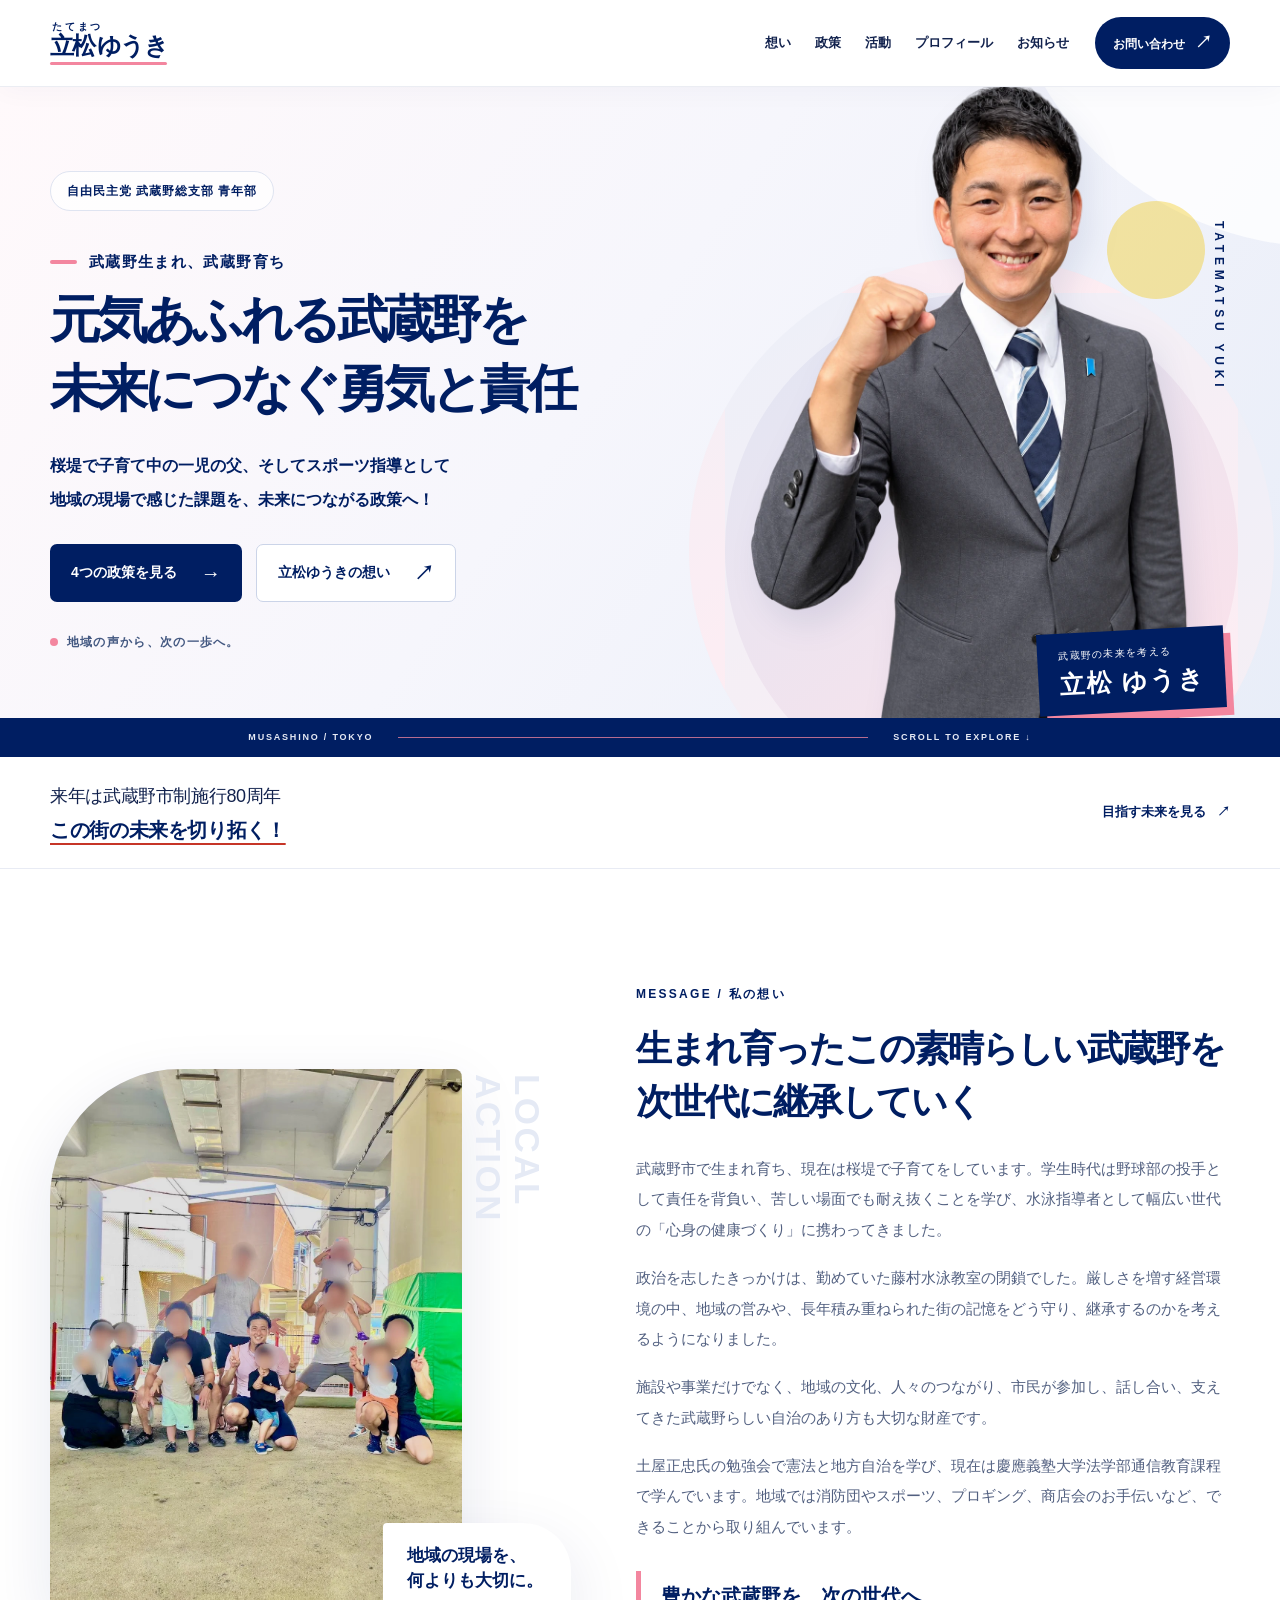
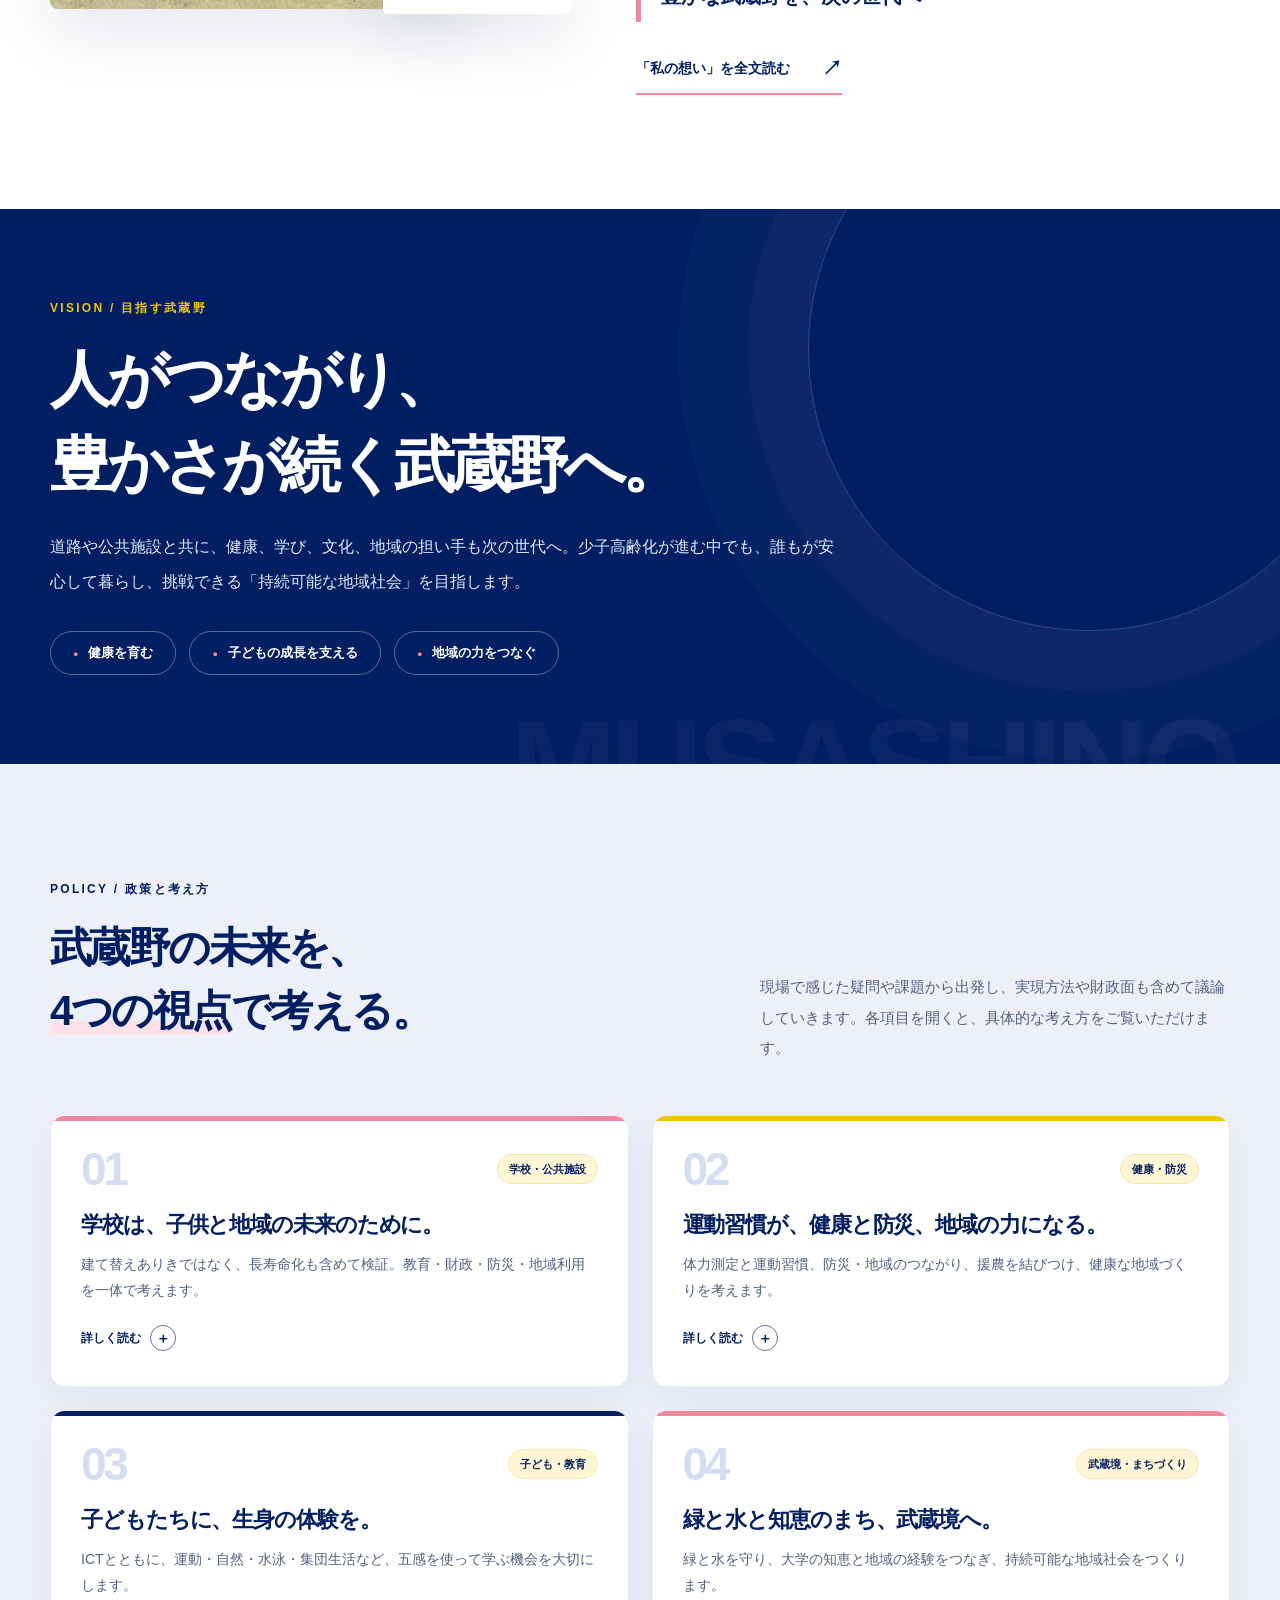
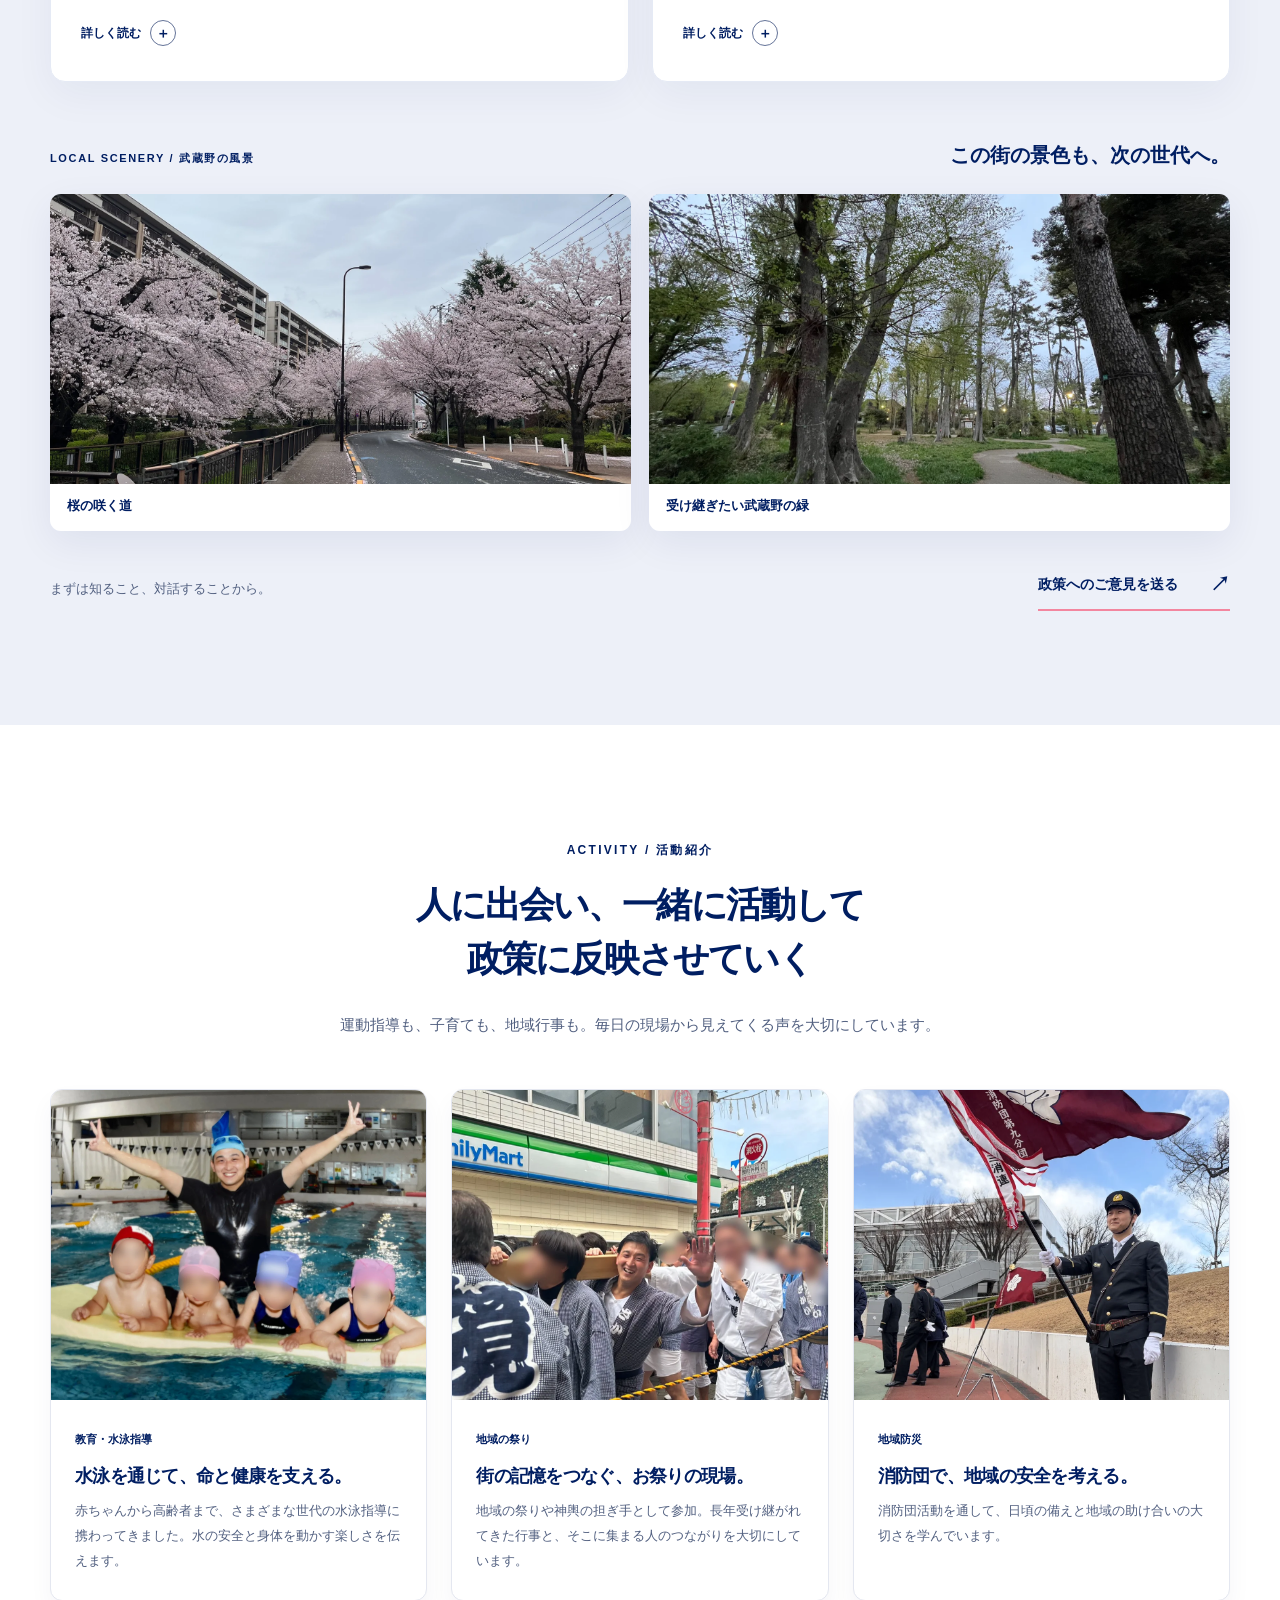
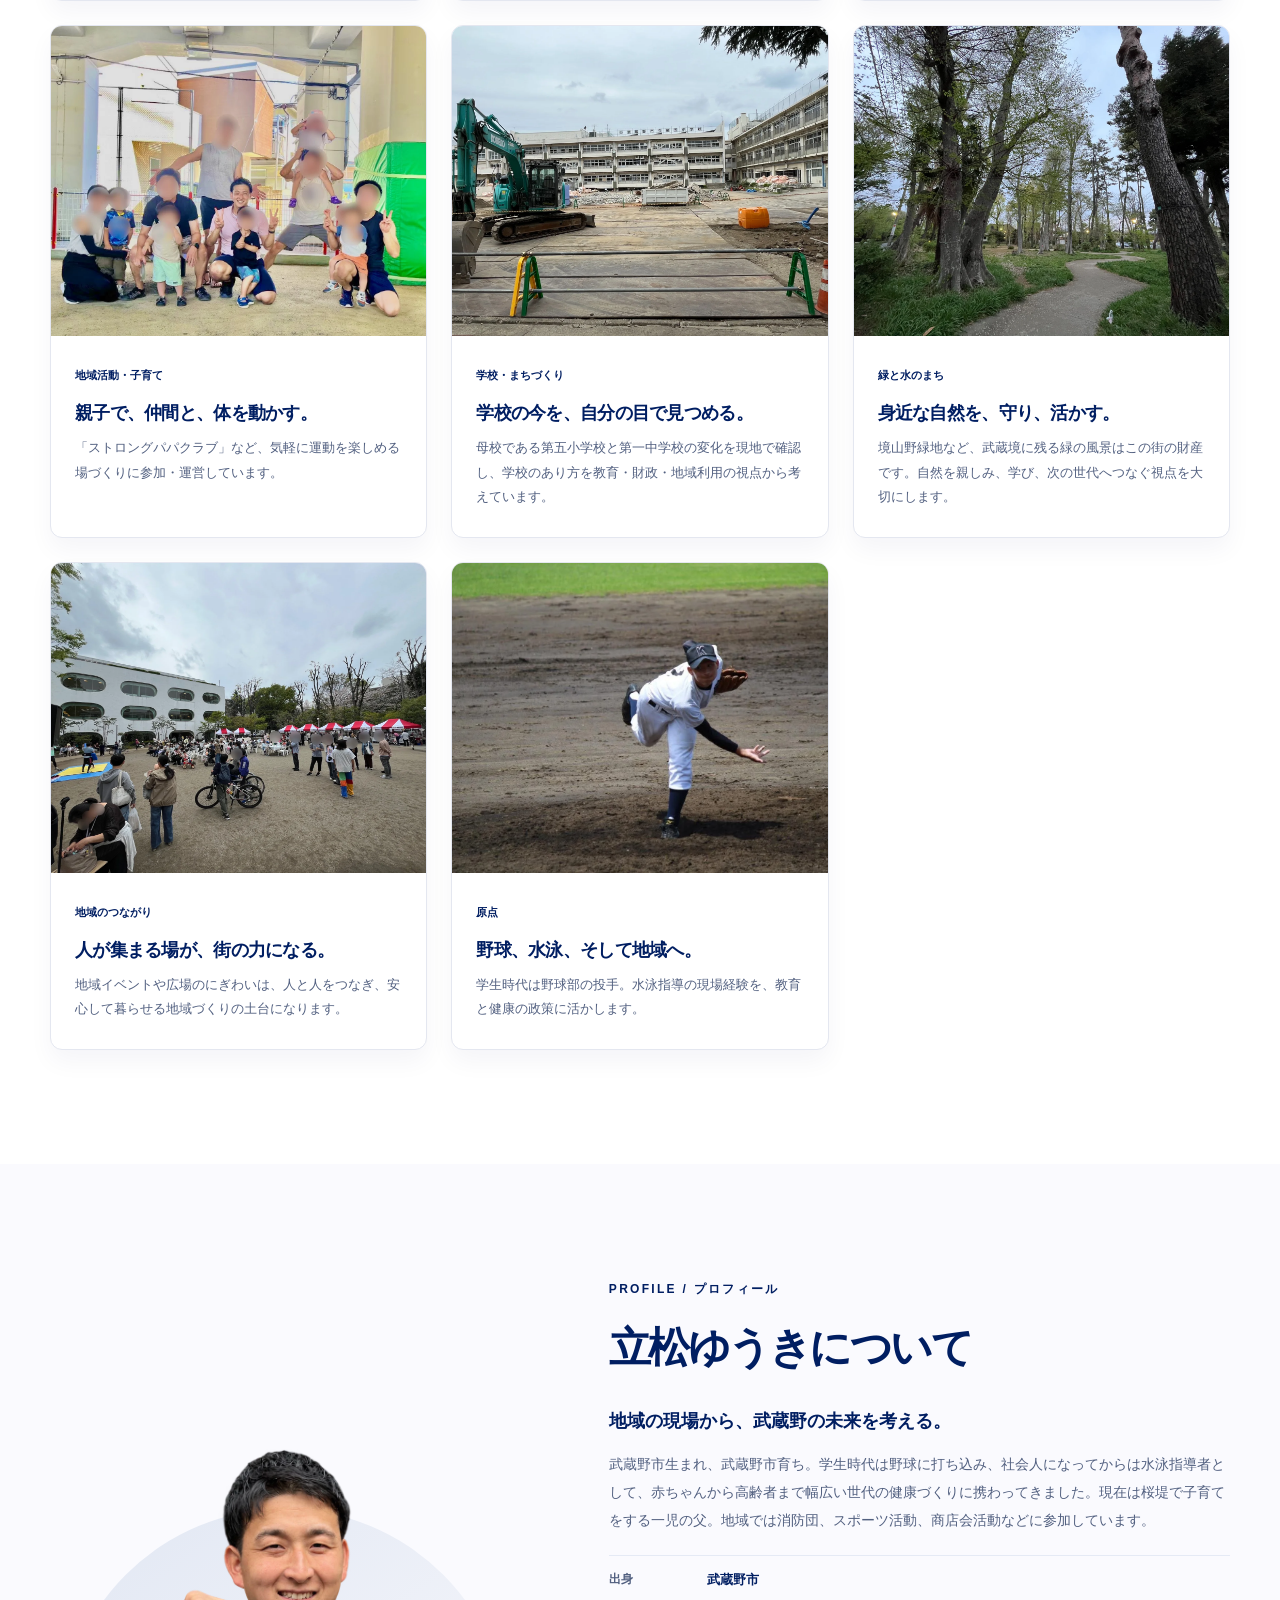
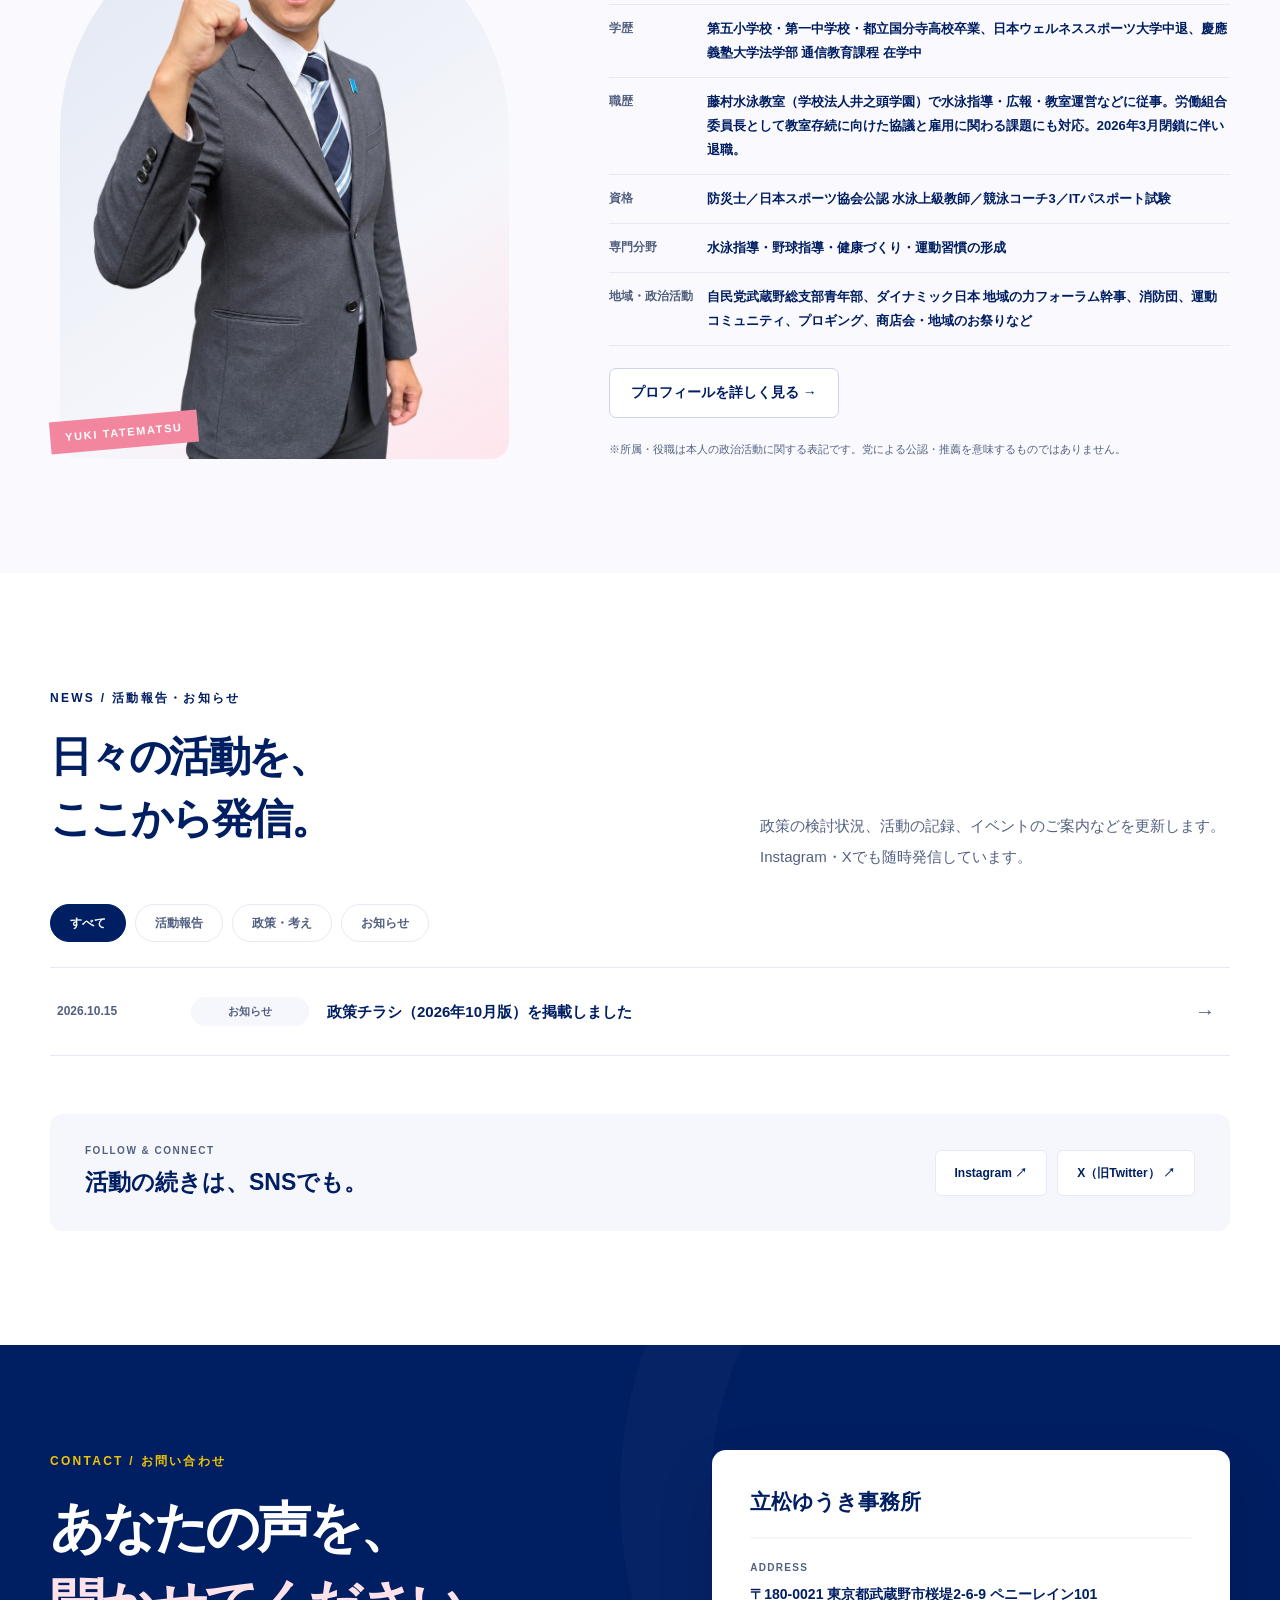
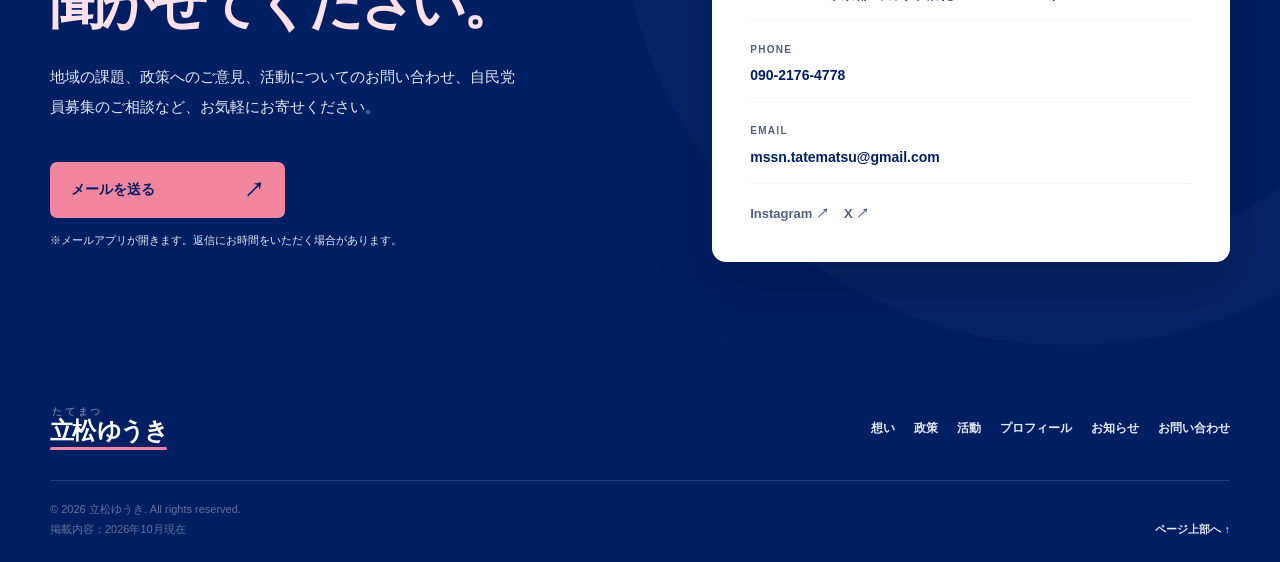
==== commit 0a766cb9: "Update index.html" ====
--- a/index.html
+++ b/index.html
@@ -1,7 +1,14 @@
 <!DOCTYPE html>
 
 <html lang="ja">
-<head>
+<head><!-- Google tag (gtag.js) -->
+<script async src="https://www.googletagmanager.com/gtag/js?id=G-WK52BDRZ52"></script>
+<script>
+  window.dataLayer = window.dataLayer || [];
+  function gtag(){dataLayer.push(arguments);}
+  gtag('js', new Date());
+  gtag('config', 'G-WK52BDRZ52');
+</script>
 <meta charset="utf-8"/>
 <meta content="width=device-width, initial-scale=1" name="viewport"/>
 <meta content="#001e62" name="theme-color"/>
